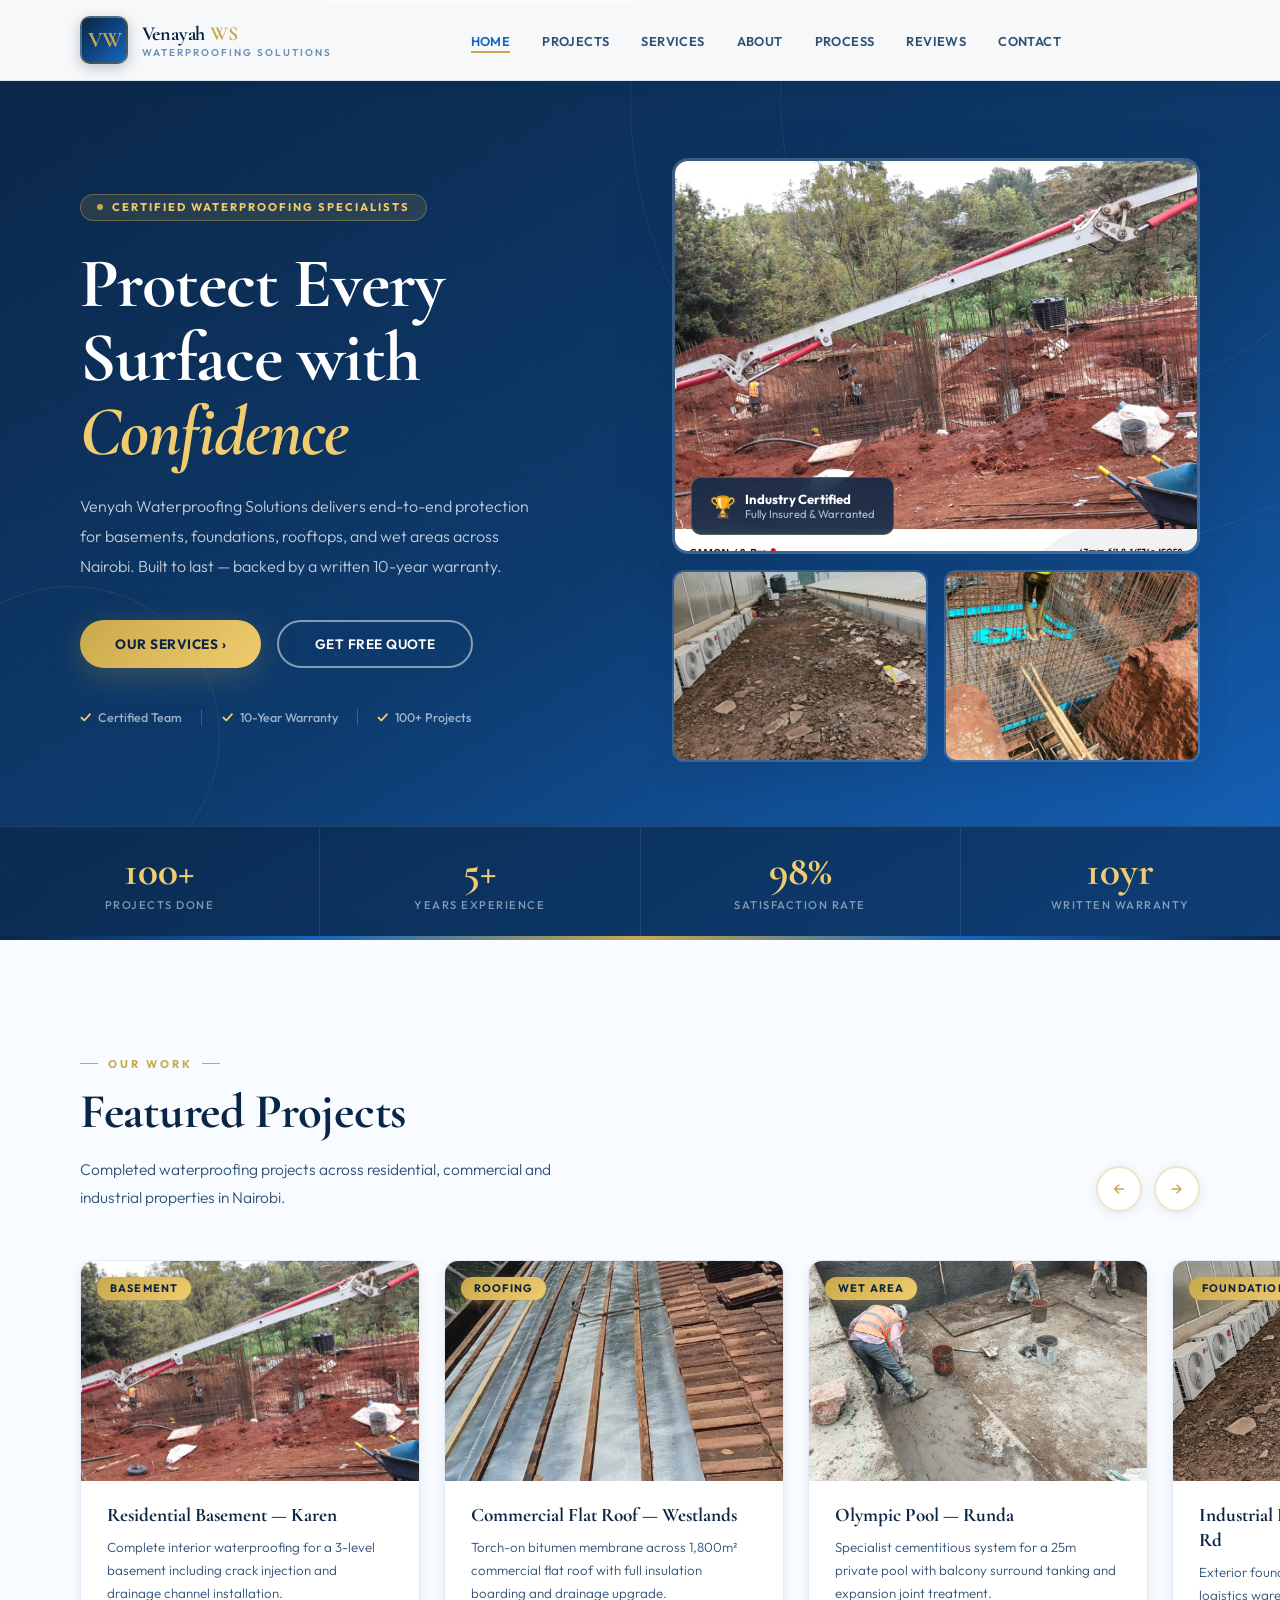
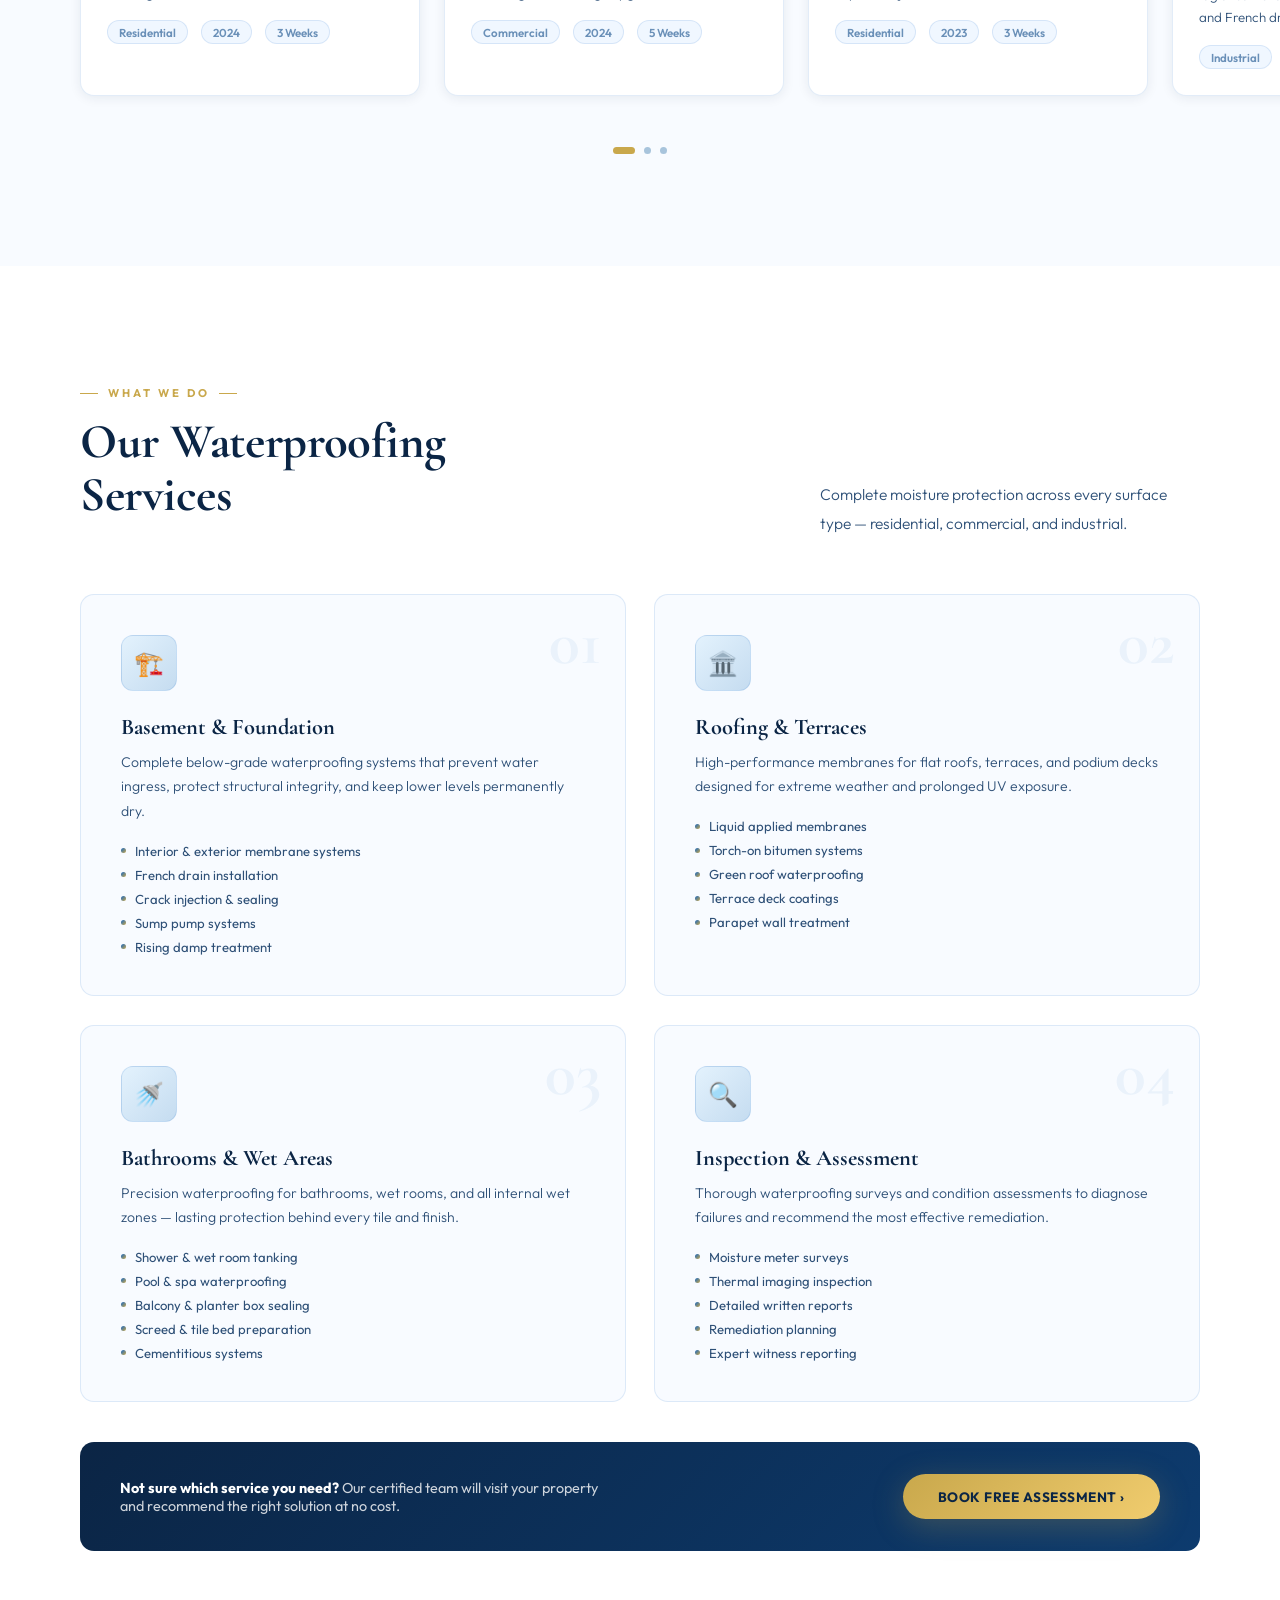
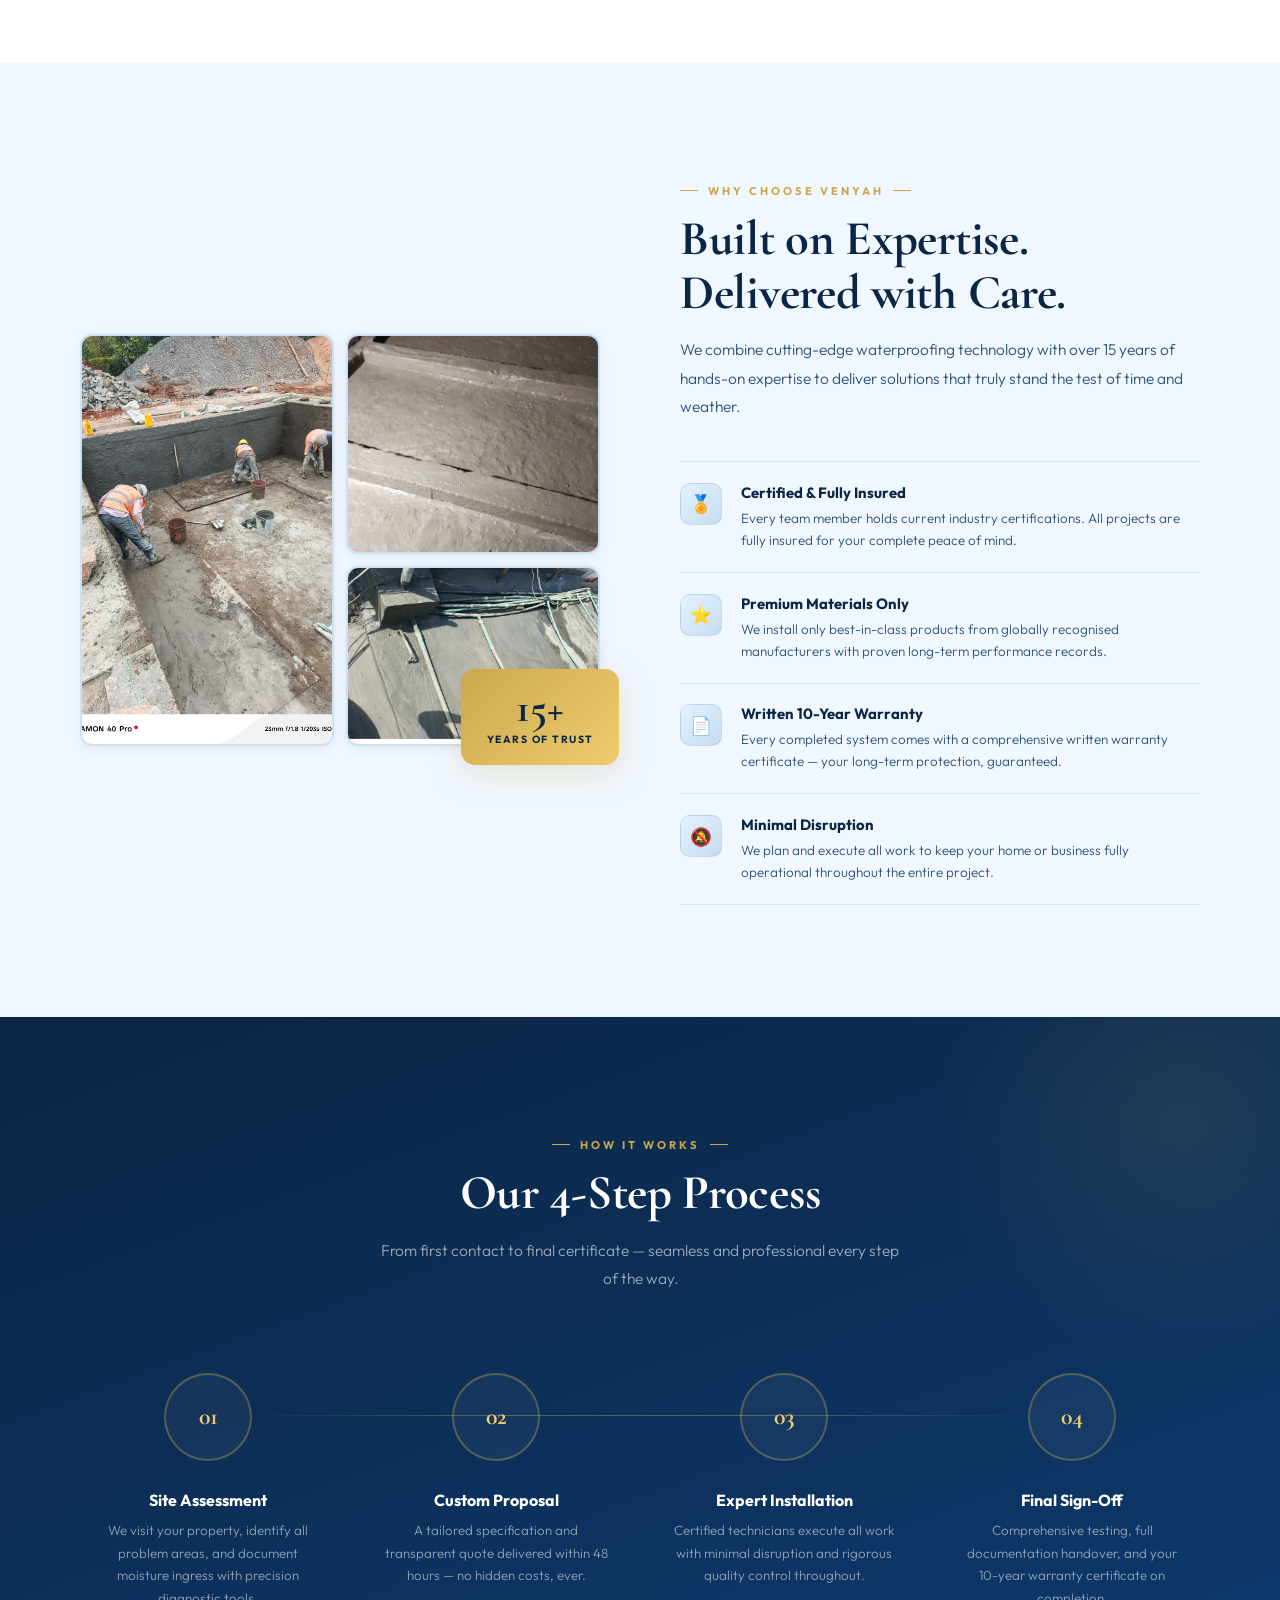
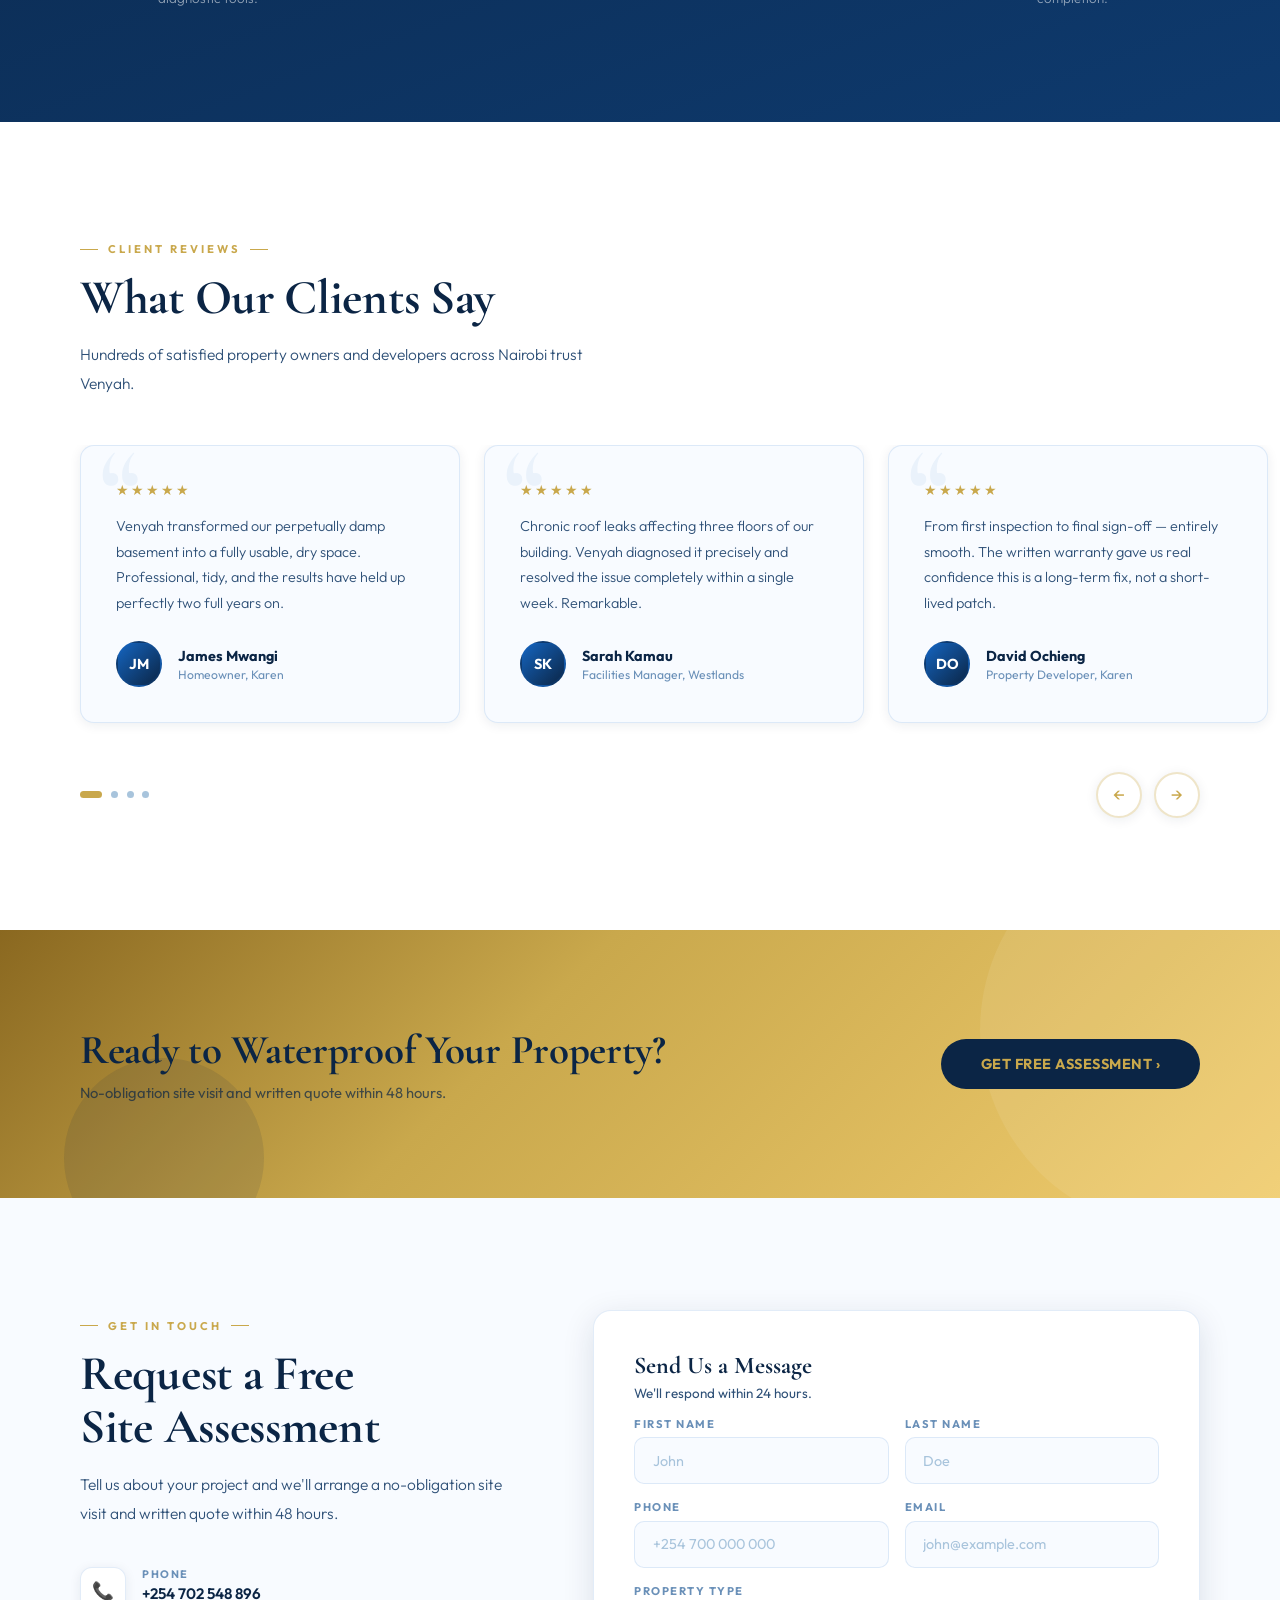
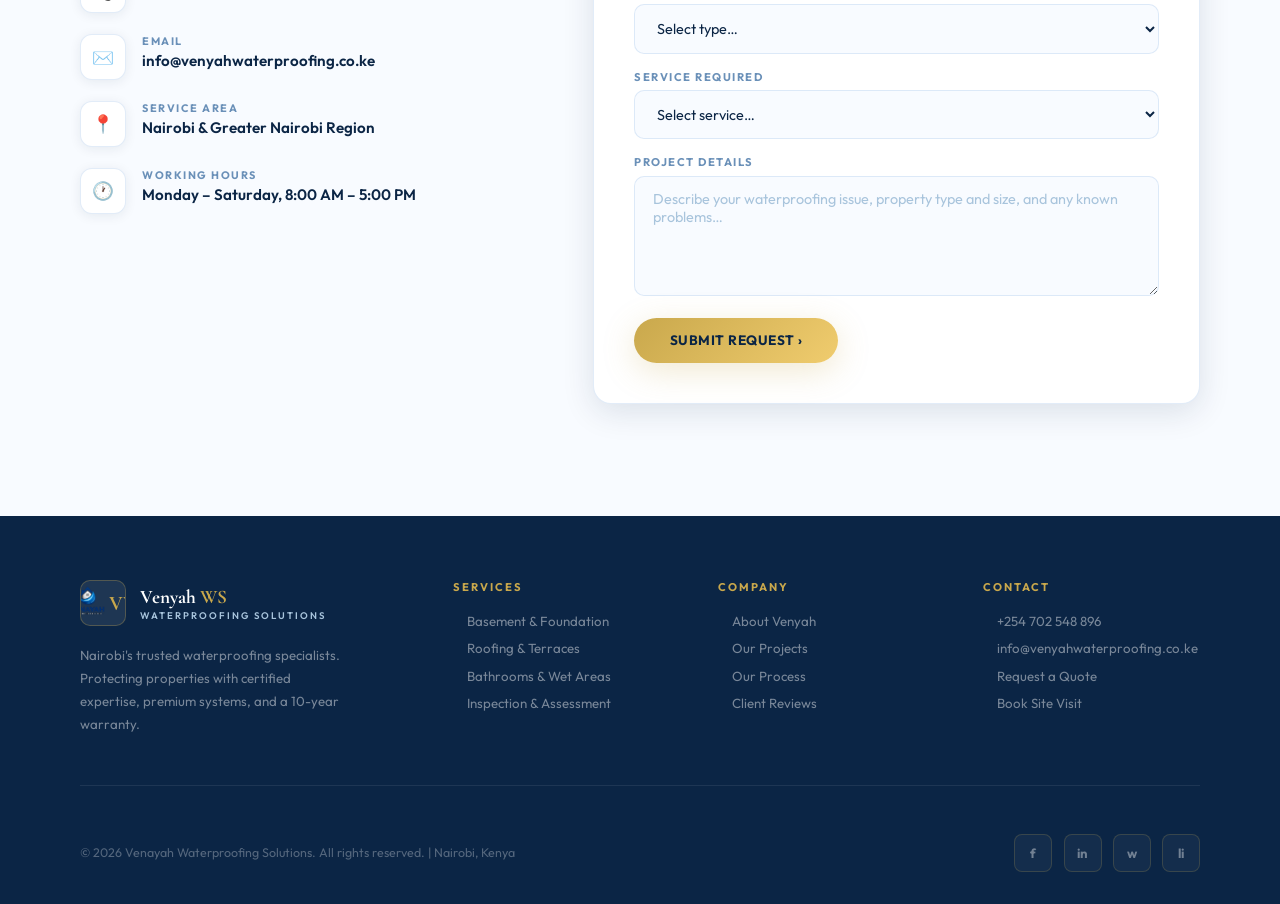
==== index.html @ e549b130 "initial commit" ====
<!DOCTYPE html>
<html lang="en">
<head>
  <meta charset="UTF-8" />
  <meta name="viewport" content="width=device-width, initial-scale=1.0" />
  <title>Venyah Waterproofing Solutions</title>
  <meta name="description" content="Venyah Waterproofing Solutions — certified waterproofing for basements, roofing, terraces and wet areas. Nairobi, Kenya." />
  <link rel="stylesheet" href="styles.css" />
</head>
<body>

<!-- ════════════════════════════════════════════════
     NAVBAR
     HOW TO ADD YOUR LOGO:
     1. Create an  images /  folder next to index.html
     2. Save your logo as  images/logo.png
     3. In .logo-mark below, uncomment the <img> line
        and delete the .logo-mark-inner div
════════════════════════════════════════════════ -->
<nav id="navbar">
  <a href="#hero" class="nav-brand">
    <div class="logo-mark">
      <!--  LOGO IMAGE — uncomment when ready:
      <img src="images/logo.png" alt="Venyah Logo" />
      -->
      <div class="logo-mark-inner">VW</div>
    </div>
    <div class="logo-text-wrap">
      <div class="logo-company">Venayah <span>WS</span></div>
      <div class="logo-sub">Waterproofing Solutions</div>
    </div>
  </a>

  <ul class="nav-links">
    <li><a href="#hero">Home</a></li>
    <li><a href="#projects">Projects</a></li>
    <li><a href="#services">Services</a></li>
    <li><a href="#about">About</a></li>
    <li><a href="#process">Process</a></li>
    <li><a href="#testimonials">Reviews</a></li>
    <li><a href="#contact">Contact</a></li>
  </ul>

  <div style="display:flex;gap:.9rem;align-items:center;">
    <button class="btn-primary" id="nav-quote" style="display:none;padding:.65rem 1.5rem;font-size:.78rem;" onclick="goTo('#contact')">Free Quote</button>
    <button class="hamburger" id="ham" aria-label="Menu"><span></span><span></span><span></span></button>
  </div>
</nav>

<div class="mobile-menu" id="mob-menu">
  <a href="#hero"         onclick="closeMob()">Home</a>
  <a href="#projects"     onclick="closeMob()">Projects</a>
  <a href="#services"     onclick="closeMob()">Services</a>
  <a href="#about"        onclick="closeMob()">About</a>
  <a href="#process"      onclick="closeMob()">Process</a>
  <a href="#testimonials" onclick="closeMob()">Reviews</a>
  <a href="#contact"      onclick="closeMob()">Contact</a>
  <button class="btn-primary" style="margin-top:.5rem;width:100%;justify-content:center;" onclick="goTo('#contact');closeMob()">Get Free Quote</button>
</div>


<!-- ════════════════════════════════════════════════
     HERO SECTION
     PHOTOS TO ADD:
       images/hero-main.jpg   — large card (your best project photo)
       images/hero-sub-1.jpg  — bottom left small card
       images/hero-sub-2.jpg  — bottom right small card
════════════════════════════════════════════════ -->
<section id="hero">
  <div class="hero-ring hero-ring-1"></div>
  <div class="hero-ring hero-ring-2"></div>
  <div class="hero-ring hero-ring-3"></div>
  <div class="hero-dots"></div>
  <div class="hero-accent"></div>

  <div class="hero-body">
    <!-- LEFT: Text -->
    <div>
      <div class="hero-badge">
        <div class="hero-badge-dot"></div>
        Certified Waterproofing Specialists
      </div>

      <h1>
        Protect Every<br>
        Surface with<br>
        <em>Confidence</em>
      </h1>

      <p class="hero-lead">
        Venyah Waterproofing Solutions delivers end-to-end protection for
        basements, foundations, rooftops, and wet areas across Nairobi.
        Built to last — backed by a written 10-year warranty.
      </p>

      <div class="hero-btns">
        <button class="btn-primary"   onclick="goTo('#services')">Our Services ›</button>
        <button class="btn-secondary" onclick="goTo('#contact')">Get Free Quote</button>
      </div>

      <div class="hero-trust">
        <div class="trust-item">Certified Team</div>
        <div class="trust-sep"></div>
        <div class="trust-item">10-Year Warranty</div>
        <div class="trust-sep"></div>
        <div class="trust-item">100+ Projects</div>
      </div>
    </div>

    <!-- RIGHT: Image collage -->
    <div class="hero-visual">

      <!-- MAIN HERO PHOTO -->
      <div class="hero-img-card">
        
          
          <img src="images/main.jpeg" alt="Waterproofing project" />
        
        <div class="photo-ph">
          <div class="photo-ph-icon">🏗️</div>
          <div class="photo-ph-label">
            Your main project photo<br>
            <code>images/hero-main.jpg</code>
          </div>
        </div>
        <div class="hero-img-badge">
          <div class="hib-icon">🏆</div>
          <div>
            <div class="hib-title">Industry Certified</div>
            <div class="hib-sub">Fully Insured &amp; Warranted</div>
          </div>
        </div>
      </div>

      <!-- TWO SUB PHOTOS -->
      <div class="hero-sub-row">
        <div class="hero-sub-card">
          
            <img src="images/warehose.jpeg" alt="Waterproofing work" />
          <div class="photo-ph">
            <div class="photo-ph-icon">🏠</div>
            <div class="photo-ph-label"><code>images/hero-sub-1.jpg</code></div>
          </div>
        </div>
        <div class="hero-sub-card">
          
            <img src="images/mbs rd.jpeg" alt="Waterproofing result" />
          
          <div class="photo-ph">
            <div class="photo-ph-icon">🏢</div>
            <div class="photo-ph-label"><code>images/hero-sub-2.jpg</code></div>
          </div>
        </div>
      </div>

    </div>
  </div>

  <!-- Stats bar -->
  <div class="hero-stats-bar">
    <div class="hstat reveal"><div class="hstat-num">100+</div><div class="hstat-label">Projects Done</div></div>
    <div class="hstat reveal"><div class="hstat-num">5+</div> <div class="hstat-label">Years Experience</div></div>
    <div class="hstat reveal"><div class="hstat-num">98%</div> <div class="hstat-label">Satisfaction Rate</div></div>
    <div class="hstat reveal"><div class="hstat-num">10yr</div><div class="hstat-label">Written Warranty</div></div>
  </div>
</section>


<!-- ════════════════════════════════════════════════
     PROJECTS CAROUSEL
     PHOTOS TO ADD — create an images/ folder and add:
       images/project-1.jpg  (Basement)
       images/project-2.jpg  (Roof)
       images/project-3.jpg  (Terrace)
       images/project-4.jpg  (Pool)
       images/project-5.jpg  (Foundation)
       images/project-6.jpg  (Bathroom)

     For each card: uncomment the <img> tag,
     delete the .photo-ph div, done!
════════════════════════════════════════════════ -->
<section id="projects">
  <div class="proj-header">
    <div>
      <div class="eyebrow">Our Work</div>
      <h2 class="section-title">Featured Projects</h2>
      <p class="section-lead">Completed waterproofing projects across residential, commercial and industrial properties in Nairobi.</p>
    </div>
    <div class="proj-ctrl-row">
      <button class="ctrl-btn" id="pp" aria-label="Previous">&#8592;</button>
      <button class="ctrl-btn" id="pn" aria-label="Next">&#8594;</button>
    </div>
  </div>

  <div class="carousel-wrap">
    <div class="carousel-track" id="proj-track">

      <!-- PROJECT 1 -->
      <div class="proj-card">
        <div class="proj-photo">
          <img src="images/main.jpeg" alt="Basement waterproofing Karen" /> 
          <div class="photo-ph">
           
          </div>
          <span class="proj-tag">Basement</span>
        </div>
        <div class="proj-body">
          <div class="proj-title">Residential Basement — Karen</div>
          <div class="proj-desc">Complete interior waterproofing for a 3-level basement including crack injection and drainage channel installation.</div>
          <div class="proj-meta"><span>Residential</span><span>2024</span><span>3 Weeks</span></div>
        </div>
      </div>

      <!-- PROJECT 2 -->
      <div class="proj-card">
        <div class="proj-photo">
         <img src="images/flatroof.jpeg" alt="Commercial flat roof Westlands" /> 
          <div class="photo-ph">
            <div class="photo-ph-icon">🏢</div>
            <div class="photo-ph-label">Project photo<br><code>images/project-2.jpg</code></div>
          </div>
          <span class="proj-tag">Roofing</span>
        </div>
        <div class="proj-body">
          <div class="proj-title">Commercial Flat Roof — Westlands</div>
          <div class="proj-desc">Torch-on bitumen membrane across 1,800m² commercial flat roof with full insulation boarding and drainage upgrade.</div>
          <div class="proj-meta"><span>Commercial</span><span>2024</span><span>5 Weeks</span></div>
        </div>
      </div>


      <!-- PROJECT 4 -->
      <div class="proj-card">
        <div class="proj-photo">
           <img src="images/pool.jpeg" alt="Pool waterproofing Runda" /> 
          <div class="photo-ph">
            <div class="photo-ph-icon">🏊</div>
            <div class="photo-ph-label">Project photo<br><code>images/project-4.jpg</code></div>
          </div>
          <span class="proj-tag">Wet Area</span>
        </div>
        <div class="proj-body">
          <div class="proj-title">Olympic Pool — Runda</div>
          <div class="proj-desc">Specialist cementitious system for a 25m private pool with balcony surround tanking and expansion joint treatment.</div>
          <div class="proj-meta"><span>Residential</span><span>2023</span><span>3 Weeks</span></div>
        </div>
      </div>

      <!-- PROJECT 5 -->
      <div class="proj-card">
        <div class="proj-photo">
          <img src="images/warehose.jpeg" alt="Industrial foundation Mombasa Road" />
          <div class="photo-ph">
            <div class="photo-ph-icon">🏭</div>
            <div class="photo-ph-label">Project photo<br><code>images/project-5.jpg</code></div>
          </div>
          <span class="proj-tag">Foundation</span>
        </div>
        <div class="proj-body">
          <div class="proj-title">Industrial Foundation — Mombasa Rd</div>
          <div class="proj-desc">Exterior foundation waterproofing for a logistics warehouse including drainage board and French drain system.</div>
          <div class="proj-meta"><span>Industrial</span><span>2023</span><span>4 Weeks</span></div>
        </div>
      </div>

      <!-- PROJECT 6 -->
      <div class="proj-card">
        <div class="proj-photo">
          <img src="images/bathroom.jpeg" alt="Wet room suites Kileleshwa" /> 
          <div class="photo-ph">
            <div class="photo-ph-icon">🛁</div>
            <div class="photo-ph-label">Project photo<br><code>images/project-6.jpg</code></div>
          </div>
          <span class="proj-tag">Wet Area</span>
        </div>
        <div class="proj-body">
          <div class="proj-title">Luxury Wet Rooms — Kileleshwa</div>
          <div class="proj-desc">Full bathroom and wet room tanking for 8 en-suite bathrooms in a new-build luxury apartment block.</div>
          <div class="proj-meta"><span>Residential</span><span>2024</span><span>2 Weeks</span></div>
        </div>
      </div>

    </div>
  </div>
  <div class="carousel-dots" id="proj-dots"></div>
</section>


<!-- ════════════════════════════════════════════════
     SERVICES
════════════════════════════════════════════════ -->
<section id="services">
  <div class="svc-head reveal">
    <div>
      <div class="eyebrow">What We Do</div>
      <h2 class="section-title">Our Waterproofing<br>Services</h2>
    </div>
    <p class="section-lead" style="max-width:380px;">
      Complete moisture protection across every surface type — residential, commercial, and industrial.
    </p>
  </div>

  <div class="svc-grid">
    <div class="svc-card reveal">
      <div class="svc-card-num">01</div>
      <div class="svc-icon">🏗️</div>
      <h3>Basement &amp; Foundation</h3>
      <p>Complete below-grade waterproofing systems that prevent water ingress, protect structural integrity, and keep lower levels permanently dry.</p>
      <ul class="svc-list">
        <li>Interior &amp; exterior membrane systems</li>
        <li>French drain installation</li>
        <li>Crack injection &amp; sealing</li>
        <li>Sump pump systems</li>
        <li>Rising damp treatment</li>
      </ul>
    </div>

    <div class="svc-card reveal">
      <div class="svc-card-num">02</div>
      <div class="svc-icon">🏛️</div>
      <h3>Roofing &amp; Terraces</h3>
      <p>High-performance membranes for flat roofs, terraces, and podium decks designed for extreme weather and prolonged UV exposure.</p>
      <ul class="svc-list">
        <li>Liquid applied membranes</li>
        <li>Torch-on bitumen systems</li>
        <li>Green roof waterproofing</li>
        <li>Terrace deck coatings</li>
        <li>Parapet wall treatment</li>
      </ul>
    </div>

    <div class="svc-card reveal">
      <div class="svc-card-num">03</div>
      <div class="svc-icon">🚿</div>
      <h3>Bathrooms &amp; Wet Areas</h3>
      <p>Precision waterproofing for bathrooms, wet rooms, and all internal wet zones — lasting protection behind every tile and finish.</p>
      <ul class="svc-list">
        <li>Shower &amp; wet room tanking</li>
        <li>Pool &amp; spa waterproofing</li>
        <li>Balcony &amp; planter box sealing</li>
        <li>Screed &amp; tile bed preparation</li>
        <li>Cementitious systems</li>
      </ul>
    </div>

    <div class="svc-card reveal">
      <div class="svc-card-num">04</div>
      <div class="svc-icon">🔍</div>
      <h3>Inspection &amp; Assessment</h3>
      <p>Thorough waterproofing surveys and condition assessments to diagnose failures and recommend the most effective remediation.</p>
      <ul class="svc-list">
        <li>Moisture meter surveys</li>
        <li>Thermal imaging inspection</li>
        <li>Detailed written reports</li>
        <li>Remediation planning</li>
        <li>Expert witness reporting</li>
      </ul>
    </div>
  </div>

  <div class="svc-cta-strip reveal">
    <p><strong>Not sure which service you need?</strong> Our certified team will visit your property and recommend the right solution at no cost.</p>
    <button class="btn-primary" onclick="goTo('#contact')">Book Free Assessment ›</button>
  </div>
</section>


<!-- ════════════════════════════════════════════════
     ABOUT
     PHOTOS TO ADD:
       images/about-tall.jpg    — tall left photo (team on site)
       images/about-top.jpg     — top right photo
       images/about-bottom.jpg  — bottom right photo
════════════════════════════════════════════════ -->
<section id="about">
  <div class="about-grid">

    <!-- Photo mosaic -->
    <div class="about-mosaic reveal">
      <div class="mosaic-grid">

        <!-- TALL LEFT PHOTO -->
        <div class="mosaic-cell">
          <img src="images/pool.jpeg" alt="Venyah team on site" /> 
          <div class="photo-ph">
            <div class="photo-ph-icon">👷</div>
            <div class="photo-ph-label">Team photo<br><code>images/about-tall.jpg</code></div>
          </div>
        </div>

        <!-- TOP RIGHT PHOTO -->
        <div class="mosaic-cell">
          <img src="images/completed1.jpeg" alt="Waterproofing membrane application" />
          <div class="photo-ph">
            <div class="photo-ph-icon">🔧</div>
            <div class="photo-ph-label">Work photo<br><code>images/about-top.jpg</code></div>
          </div>
        </div>

        <!-- BOTTOM RIGHT PHOTO -->
        <div class="mosaic-cell">
          <img src="images/comp2.jpeg" alt="Completed waterproofing project" /> 
          <div class="photo-ph">
            <div class="photo-ph-icon">✅</div>
            <div class="photo-ph-label">Result photo<br><code>images/about-bottom.jpg</code></div>
          </div>
        </div>

      </div>
      <div class="about-exp-badge">
        <div class="big">15+</div>
        <div class="sm">Years of Trust</div>
      </div>
    </div>

    <!-- Text content -->
    <div class="reveal">
      <div class="eyebrow">Why Choose Venyah</div>
      <h2 class="section-title">Built on Expertise.<br>Delivered with Care.</h2>
      <p class="section-lead">
        We combine cutting-edge waterproofing technology with over 15 years of hands-on
        expertise to deliver solutions that truly stand the test of time and weather.
      </p>
      <div class="about-feats">
        <div class="about-feat">
          <div class="af-icon">🏅</div>
          <div>
            <div class="af-title">Certified &amp; Fully Insured</div>
            <p class="af-desc">Every team member holds current industry certifications. All projects are fully insured for your complete peace of mind.</p>
          </div>
        </div>
        <div class="about-feat">
          <div class="af-icon">⭐</div>
          <div>
            <div class="af-title">Premium Materials Only</div>
            <p class="af-desc">We install only best-in-class products from globally recognised manufacturers with proven long-term performance records.</p>
          </div>
        </div>
        <div class="about-feat">
          <div class="af-icon">📄</div>
          <div>
            <div class="af-title">Written 10-Year Warranty</div>
            <p class="af-desc">Every completed system comes with a comprehensive written warranty certificate — your long-term protection, guaranteed.</p>
          </div>
        </div>
        <div class="about-feat">
          <div class="af-icon">🔕</div>
          <div>
            <div class="af-title">Minimal Disruption</div>
            <p class="af-desc">We plan and execute all work to keep your home or business fully operational throughout the entire project.</p>
          </div>
        </div>
      </div>
    </div>

  </div>
</section>


<!-- ════════════════════════════════════════════════
     PROCESS
════════════════════════════════════════════════ -->
<section id="process">
  <div class="process-hd reveal">
    <div class="eyebrow">How It Works</div>
    <h2 class="section-title">Our 4-Step Process</h2>
    <p class="section-lead">From first contact to final certificate — seamless and professional every step of the way.</p>
  </div>
  <div class="steps-grid">
    <div class="step-item reveal">
      <div class="step-num">01</div>
      <div class="step-title">Site Assessment</div>
      <p class="step-desc">We visit your property, identify all problem areas, and document moisture ingress with precision diagnostic tools.</p>
    </div>
    <div class="step-item reveal">
      <div class="step-num">02</div>
      <div class="step-title">Custom Proposal</div>
      <p class="step-desc">A tailored specification and transparent quote delivered within 48 hours — no hidden costs, ever.</p>
    </div>
    <div class="step-item reveal">
      <div class="step-num">03</div>
      <div class="step-title">Expert Installation</div>
      <p class="step-desc">Certified technicians execute all work with minimal disruption and rigorous quality control throughout.</p>
    </div>
    <div class="step-item reveal">
      <div class="step-num">04</div>
      <div class="step-title">Final Sign-Off</div>
      <p class="step-desc">Comprehensive testing, full documentation handover, and your 10-year warranty certificate on completion.</p>
    </div>
  </div>
</section>


<!-- ════════════════════════════════════════════════
     TESTIMONIALS CAROUSEL
════════════════════════════════════════════════ -->
<section id="testimonials">
  <div class="testi-hd reveal">
    <div class="eyebrow">Client Reviews</div>
    <h2 class="section-title">What Our Clients Say</h2>
    <p class="section-lead">Hundreds of satisfied property owners and developers across Nairobi trust Venyah.</p>
  </div>

  <div class="carousel-wrap">
    <div class="carousel-track" id="testi-track">

      <div class="testi-card">
        <div class="testi-stars">★★★★★</div>
        <p class="testi-body">Venyah transformed our perpetually damp basement into a fully usable, dry space. Professional, tidy, and the results have held up perfectly two full years on.</p>
        <div class="testi-person">
          <div class="testi-av">JM</div>
          <div><div class="testi-name">James Mwangi</div><div class="testi-role">Homeowner, Karen</div></div>
        </div>
      </div>

      <div class="testi-card">
        <div class="testi-stars">★★★★★</div>
        <p class="testi-body">Chronic roof leaks affecting three floors of our building. Venyah diagnosed it precisely and resolved the issue completely within a single week. Remarkable.</p>
        <div class="testi-person">
          <div class="testi-av">SK</div>
          <div><div class="testi-name">Sarah Kamau</div><div class="testi-role">Facilities Manager, Westlands</div></div>
        </div>
      </div>

      <div class="testi-card">
        <div class="testi-stars">★★★★★</div>
        <p class="testi-body">From first inspection to final sign-off — entirely smooth. The written warranty gave us real confidence this is a long-term fix, not a short-lived patch.</p>
        <div class="testi-person">
          <div class="testi-av">DO</div>
          <div><div class="testi-name">David Ochieng</div><div class="testi-role">Property Developer, Karen</div></div>
        </div>
      </div>

      <div class="testi-card">
        <div class="testi-stars">★★★★★</div>
        <p class="testi-body">They waterproofed all 12 bathrooms before tiling. Zero issues reported by any tenant in 18 months. Absolutely worth every shilling — highly recommended.</p>
        <div class="testi-person">
          <div class="testi-av">PN</div>
          <div><div class="testi-name">Patricia Ngugi</div><div class="testi-role">Property Owner, Kileleshwa</div></div>
        </div>
      </div>

      <div class="testi-card">
        <div class="testi-stars">★★★★★</div>
        <p class="testi-body">Our pool had been leaking for two years. Two other contractors failed permanently. Venyah found the exact cause and it has been bone dry ever since.</p>
        <div class="testi-person">
          <div class="testi-av">AO</div>
          <div><div class="testi-name">Anthony Otieno</div><div class="testi-role">Homeowner, Runda</div></div>
        </div>
      </div>

      <div class="testi-card">
        <div class="testi-stars">★★★★★</div>
        <p class="testi-body">On time, on schedule, and left the site cleaner than they found it. As an architect I'll be recommending Venyah to every client — the quality is simply excellent.</p>
        <div class="testi-person">
          <div class="testi-av">FM</div>
          <div><div class="testi-name">Faith Muriithi</div><div class="testi-role">Architect, Nairobi CBD</div></div>
        </div>
      </div>

    </div>
  </div>

  <div class="testi-foot">
    <div class="carousel-dots" id="testi-dots"></div>
    <div style="display:flex;gap:.75rem;">
      <button class="ctrl-btn" id="tp" aria-label="Previous">&#8592;</button>
      <button class="ctrl-btn" id="tn" aria-label="Next">&#8594;</button>
    </div>
  </div>
</section>


<!-- ════════════════════════════════════════════════
     CTA BANNER
════════════════════════════════════════════════ -->
<div id="cta">
  <div class="cta-text">
    <h2>Ready to Waterproof Your Property?</h2>
    <p>No-obligation site visit and written quote within 48 hours.</p>
  </div>
  <button class="btn-navy" style="background:var(--blue-deep);color:var(--gold);border:none;border-radius:50px;padding:1rem 2.5rem;font-family:'Outfit',sans-serif;font-size:.9rem;font-weight:700;letter-spacing:.5px;text-transform:uppercase;cursor:pointer;transition:all .3s;white-space:nowrap;position:relative;z-index:1;" onclick="goTo('#contact')" onmouseover="this.style.background='#0d3b6e'" onmouseout="this.style.background='var(--blue-deep)'">
      Get Free Assessment ›
    </button>
</div>


<!-- ════════════════════════════════════════════════
     CONTACT
════════════════════════════════════════════════ -->
<section id="contact">
  <div class="contact-grid">

    <div class="reveal">
      <div class="eyebrow">Get In Touch</div>
      <h2 class="section-title">Request a Free<br>Site Assessment</h2>
      <p class="section-lead">
        Tell us about your project and we'll arrange a no-obligation site visit
        and written quote within 48 hours.
      </p>
      <div class="contact-info-items">
        <div class="c-item">
          <div class="c-ico">📞</div>
          <div>
            <div class="c-lbl">Phone</div>
            <div class="c-val">+254 702 548 896</div><!-- ← UPDATE -->
          </div>
        </div>
        <div class="c-item">
          <div class="c-ico">✉️</div>
          <div>
            <div class="c-lbl">Email</div>
            <div class="c-val">info@venyahwaterproofing.co.ke</div><!-- ← UPDATE -->
          </div>
        </div>
        <div class="c-item">
          <div class="c-ico">📍</div>
          <div>
            <div class="c-lbl">Service Area</div>
            <div class="c-val">Nairobi &amp; Greater Nairobi Region</div>
          </div>
        </div>
        <div class="c-item">
          <div class="c-ico">🕐</div>
          <div>
            <div class="c-lbl">Working Hours</div>
            <div class="c-val">Monday – Saturday, 8:00 AM – 5:00 PM</div>
          </div>
        </div>
      </div>
    </div>

    <div class="reveal">
      <div class="contact-form-wrap">
        <div class="form-title">Send Us a Message</div>
        <div class="form-sub">We'll respond within 24 hours.</div>
        <form class="contact-form" id="cform" onsubmit="submitForm(event)">
          <div class="f-row">
            <div class="f-group"><label>First Name</label><input type="text"  placeholder="John" required /></div>
            <div class="f-group"><label>Last Name</label> <input type="text"  placeholder="Doe" required /></div>
          </div>
          <div class="f-row">
            <div class="f-group"><label>Phone</label><input type="tel"   placeholder="+254 700 000 000" required /></div>
            <div class="f-group"><label>Email</label><input type="email" placeholder="john@example.com" required /></div>
          </div>
          <div class="f-group">
            <label>Property Type</label>
            <select>
              <option value="">Select type…</option>
              <option>Residential — House</option>
              <option>Residential — Apartment</option>
              <option>Commercial — Office</option>
              <option>Commercial — Retail</option>
              <option>Industrial</option>
              <option>Mixed Use</option>
            </select>
          </div>
          <div class="f-group">
            <label>Service Required</label>
            <select required>
              <option value="">Select service…</option>
              <option>Basement &amp; Foundation Waterproofing</option>
              <option>Roofing &amp; Terrace Waterproofing</option>
              <option>Bathroom &amp; Wet Area Waterproofing</option>
              <option>Inspection &amp; Assessment Only</option>
              <option>Multiple / Not Sure</option>
            </select>
          </div>
          <div class="f-group">
            <label>Project Details</label>
            <textarea placeholder="Describe your waterproofing issue, property type and size, and any known problems…" required></textarea>
          </div>
          <button type="submit" class="btn-primary" style="align-self:flex-start;margin-top:.4rem;">Submit Request ›</button>
          <div class="success-msg" id="smsg">✓ Your request has been received. We'll be in touch within 24 hours.</div>
        </form>
      </div>
    </div>

  </div>
</section>


<!-- ════════════════════════════════════════════════
     FOOTER
════════════════════════════════════════════════ -->
<footer>
  <div class="footer-top">

    <div>
      <div class="footer-logo-area">
        <div class="footer-logo-mark">
          <img src="images/logo.png" alt="Venyah Logo" /> 
          <div class="footer-logo-mark-inner">VW</div>
        </div>
        <div>
          <div class="footer-brand-name">Venyah <span>WS</span></div>
          <div class="footer-brand-sub">Waterproofing Solutions</div>
        </div>
      </div>
      <p class="footer-brand-desc">
        Nairobi's trusted waterproofing specialists. Protecting properties
        with certified expertise, premium systems, and a 10-year warranty.
      </p>
    </div>

    <div class="footer-col">
      <h4>Services</h4>
      <ul>
        <li><a href="#services">Basement &amp; Foundation</a></li>
        <li><a href="#services">Roofing &amp; Terraces</a></li>
        <li><a href="#services">Bathrooms &amp; Wet Areas</a></li>
        <li><a href="#services">Inspection &amp; Assessment</a></li>
      </ul>
    </div>

    <div class="footer-col">
      <h4>Company</h4>
      <ul>
        <li><a href="#about">About Venyah</a></li>
        <li><a href="#projects">Our Projects</a></li>
        <li><a href="#process">Our Process</a></li>
        <li><a href="#testimonials">Client Reviews</a></li>
      </ul>
    </div>

    <div class="footer-col">
      <h4>Contact</h4>
      <ul>
        <li><a href="tel:+254702548896">+254 702 548 896</a></li><!-- ← UPDATE -->
        <li><a href="mailto:info@venyahwaterproofing.co.ke">info@venyahwaterproofing.co.ke</a></li><!-- ← UPDATE -->
        <li><a href="#contact">Request a Quote</a></li>
        <li><a href="#contact">Book Site Visit</a></li>
      </ul>
    </div>

  </div>

  <div class="footer-bottom">
    <p class="footer-copy">© 2026 Venayah Waterproofing Solutions. All rights reserved. | Nairobi, Kenya</p>
    <div class="footer-socials">
      <button class="social-btn" aria-label="Facebook">f</button>
      <button class="social-btn" aria-label="Instagram">in</button>
      <button class="social-btn" aria-label="WhatsApp">w</button>
      <button class="social-btn" aria-label="LinkedIn">li</button>
    </div>
  </div>
</footer>

<script src="main.js"></script>
</body>
</html>
---- styles.css ----
/* ═══════════════════════════════════════════════
   VENYAH WATERPROOFING SOLUTIONS
   Theme: Deep Blue · White · Gold
   styles.css — Responsive Fixed
═══════════════════════════════════════════════ */

@import url('https://fonts.googleapis.com/css2?family=Cormorant+Garamond:ital,wght@0,400;0,600;0,700;1,400&family=Outfit:wght@300;400;500;600;700&display=swap');

:root {
  /* Blues */
  --blue-deep:   #0b2545;
  --blue-rich:   #1565c0;
  --blue-mid:    #1976d2;
  --blue-light:  #42a5f5;
  --blue-pale:   #e3f2fd;
  --blue-ghost:  #f0f7ff;

  /* Whites */
  --white:       #ffffff;
  --off-white:   #f8fbff;

  /* Gold */
  --gold:        #c9a84c;
  --gold-lt:     #f0cc6e;
  --gold-dk:     #8a6820;
  --gold-pale:   #fdf6e3;

  /* Text */
  --text-dark:   #0b2545;
  --text-mid:    #2e5077;
  --text-soft:   #6a90b8;
  --text-light:  #a8c4dc;

  /* UI */
  --border:      rgba(21,101,192,.12);
  --border-gold: rgba(201,168,76,.3);
  --shadow-sm:   0 2px 12px rgba(11,37,69,.08);
  --shadow-md:   0 8px 32px rgba(11,37,69,.12);
  --shadow-lg:   0 20px 60px rgba(11,37,69,.16);
  --shadow-gold: 0 8px 32px rgba(201,168,76,.25);
}

/* ─── RESET ─── */
*, *::before, *::after { margin: 0; padding: 0; box-sizing: border-box; }
html  { scroll-behavior: smooth; }
body  { font-family: 'Outfit', sans-serif; background: var(--white); color: var(--text-dark); overflow-x: hidden; }
a     { text-decoration: none; color: inherit; }
button { font-family: 'Outfit', sans-serif; cursor: pointer; }

/* FIX: images never overflow their containers */
img   {
  display: block;
  max-width: 100%;
  width: 100%;
  height: 100%;
  object-fit: cover;
}

/* ─── GLOBAL HELPERS ─── */
.eyebrow {
  display: inline-flex; align-items: center; gap: .6rem;
  font-size: .7rem; font-weight: 700; letter-spacing: 3px;
  text-transform: uppercase; color: var(--gold);
  margin-bottom: .9rem;
}
.eyebrow::before, .eyebrow::after {
  content: ''; flex: 1; height: 1px; background: var(--gold); min-width: 18px; max-width: 18px;
}

h2.section-title {
  font-family: 'Cormorant Garamond', serif;
  font-size: clamp(1.8rem, 3.8vw, 3.4rem);
  font-weight: 700; line-height: 1.1; letter-spacing: -.3px;
  color: var(--blue-deep); margin-bottom: 1rem;
}
.section-lead {
  color: var(--text-mid); font-size: .97rem;
  font-weight: 300; line-height: 1.85; max-width: 520px;
}

/* ─── BUTTONS ─── */
.btn-primary {
  display: inline-flex; align-items: center; gap: .5rem;
  background: linear-gradient(135deg, var(--gold) 0%, var(--gold-lt) 100%);
  color: var(--blue-deep);
  border: none; border-radius: 50px;
  padding: .85rem 2.2rem; font-family: 'Outfit', sans-serif;
  font-size: .85rem; font-weight: 700; letter-spacing: .5px;
  text-transform: uppercase; transition: all .3s;
  box-shadow: var(--shadow-gold);
}
.btn-primary:hover { transform: translateY(-3px); box-shadow: 0 12px 40px rgba(201,168,76,.4); }

.btn-secondary {
  display: inline-flex; align-items: center; gap: .5rem;
  background: transparent; color: var(--white);
  border: 2px solid rgba(255,255,255,.5); border-radius: 50px;
  padding: .83rem 2.2rem; font-family: 'Outfit', sans-serif;
  font-size: .85rem; font-weight: 600; letter-spacing: .5px;
  text-transform: uppercase; transition: all .3s;
}
.btn-secondary:hover { background: rgba(255,255,255,.1); border-color: var(--white); }

.btn-outline {
  display: inline-flex; align-items: center; gap: .5rem;
  background: transparent; color: var(--blue-rich);
  border: 2px solid var(--blue-rich); border-radius: 50px;
  padding: .8rem 2rem; font-family: 'Outfit', sans-serif;
  font-size: .83rem; font-weight: 600; letter-spacing: .5px;
  text-transform: uppercase; transition: all .3s;
}
.btn-outline:hover { background: var(--blue-rich); color: var(--white); }

/* ═══════════════════════════════════════════════
   NAVBAR
═══════════════════════════════════════════════ */
#navbar {
  position: fixed; top: 0; left: 0; right: 0; z-index: 999;
  display: flex; align-items: center; justify-content: space-between;
  padding: 1rem 5rem;
  background: rgba(255,255,255,.97);
  backdrop-filter: blur(16px);
  border-bottom: 1px solid var(--border);
  box-shadow: var(--shadow-sm);
  transition: padding .35s, box-shadow .35s;
}
#navbar.scrolled { padding: .7rem 5rem; box-shadow: var(--shadow-md); }

/* ── Logo ── */
.nav-brand { display: flex; align-items: center; gap: .85rem; text-decoration: none; flex-shrink: 0; }

.logo-mark {
  width: 48px; height: 48px; border-radius: 10px;
  background: linear-gradient(135deg, var(--blue-deep), var(--blue-rich));
  border: 2px solid var(--border-gold);
  display: flex; align-items: center; justify-content: center;
  flex-shrink: 0; overflow: hidden;
  box-shadow: 0 4px 14px rgba(11,37,69,.25);
  transition: transform .3s;
}
.nav-brand:hover .logo-mark { transform: scale(1.05); }

.logo-mark img { width: 100%; height: 100%; object-fit: cover; border-radius: 8px; }

.logo-mark-inner {
  font-family: 'Cormorant Garamond', serif;
  font-size: 1.4rem; font-weight: 700;
  color: var(--gold); line-height: 1;
  letter-spacing: -1px;
}

.logo-text-wrap { line-height: 1.2; }
.logo-company {
  font-family: 'Cormorant Garamond', serif;
  font-size: 1.25rem; font-weight: 700;
  color: var(--blue-deep); letter-spacing: -.2px;
}
.logo-company span { color: var(--gold); }
.logo-sub {
  font-size: .62rem; font-weight: 600; color: var(--text-soft);
  letter-spacing: 2px; text-transform: uppercase; margin-top: 1px;
}

.nav-links { display: flex; gap: 2rem; list-style: none; }
.nav-links a {
  font-size: .8rem; font-weight: 600; letter-spacing: .4px;
  text-transform: uppercase; color: var(--text-mid);
  transition: color .2s; position: relative; padding-bottom: 4px;
  white-space: nowrap;
}
.nav-links a::after {
  content: ''; position: absolute; bottom: 0; left: 0; right: 0;
  height: 2px; background: var(--gold);
  transform: scaleX(0); transform-origin: left; transition: transform .25s;
}
.nav-links a:hover, .nav-links a.active { color: var(--blue-rich); }
.nav-links a:hover::after, .nav-links a.active::after { transform: scaleX(1); }

.hamburger { display: none; flex-direction: column; gap: 5px; background: none; border: none; padding: 6px; }
.hamburger span { display: block; width: 24px; height: 2px; background: var(--blue-deep); border-radius: 4px; transition: .3s; }
.hamburger.open span:nth-child(1) { transform: translateY(7px) rotate(45deg); }
.hamburger.open span:nth-child(2) { opacity: 0; }
.hamburger.open span:nth-child(3) { transform: translateY(-7px) rotate(-45deg); }

.mobile-menu {
  display: none; position: fixed; top: 70px; left: 0; right: 0;
  background: var(--white); border-bottom: 1px solid var(--border);
  padding: 1.5rem 2rem; z-index: 998;
  box-shadow: var(--shadow-md);
}
.mobile-menu.open { display: flex; flex-direction: column; gap: .9rem; }
.mobile-menu a {
  font-size: .88rem; font-weight: 600; color: var(--text-mid);
  letter-spacing: .5px; text-transform: uppercase;
  padding: .6rem 0; border-bottom: 1px solid var(--border);
}

/* ═══════════════════════════════════════════════
   HERO
═══════════════════════════════════════════════ */
#hero {
  min-height: 100vh;
  background: linear-gradient(150deg, var(--blue-deep) 0%, #0d3b6e 55%, var(--blue-rich) 100%);
  position: relative; overflow: hidden;
  display: flex; flex-direction: column;
  padding-top: 78px;
}

.hero-ring {
  position: absolute; border-radius: 50%;
  border: 1px solid rgba(255,255,255,.06);
  pointer-events: none;
}
.hero-ring-1 { width: 600px; height: 600px; top: -200px; right: -100px; }
.hero-ring-2 { width: 900px; height: 900px; top: -350px; right: -250px; }
.hero-ring-3 { width: 300px; height: 300px; bottom: 50px; left: -80px; border-color: rgba(201,168,76,.12); }

.hero-dots {
  position: absolute; inset: 0; pointer-events: none;
  background-image: radial-gradient(rgba(255,255,255,.08) 1px, transparent 1px);
  background-size: 32px 32px;
}

.hero-accent {
  position: absolute; top: 0; left: 0; right: 0; height: 3px;
  background: linear-gradient(90deg, transparent, var(--gold), var(--gold-lt), var(--gold), transparent);
}

.hero-body {
  flex: 1; display: grid; grid-template-columns: 1fr 1fr;
  gap: 4rem; align-items: center;
  padding: 5rem 5rem 4rem; position: relative; z-index: 2;
}

.hero-badge {
  display: inline-flex; align-items: center; gap: .55rem;
  background: rgba(201,168,76,.15); border: 1px solid rgba(201,168,76,.4);
  color: var(--gold-lt); padding: .35rem 1rem; border-radius: 50px;
  font-size: .7rem; font-weight: 700; letter-spacing: 2px; text-transform: uppercase;
  margin-bottom: 1.6rem; animation: fadeUp .9s ease both;
}
.hero-badge-dot { width: 6px; height: 6px; background: var(--gold); border-radius: 50%; animation: pulse 2s ease infinite; }
@keyframes pulse { 0%,100%{opacity:1;transform:scale(1)} 50%{opacity:.6;transform:scale(1.4)} }

.hero-body h1 {
  font-family: 'Cormorant Garamond', serif;
  font-size: clamp(2.4rem, 5.5vw, 5.5rem);
  font-weight: 700; line-height: 1.05; letter-spacing: -1px;
  color: var(--white); margin-bottom: 1.5rem;
  animation: fadeUp .9s .15s ease both;
}
.hero-body h1 em  { color: var(--gold-lt); font-style: italic; }
.hero-body h1 span { color: var(--blue-light); font-style: normal; }

.hero-lead {
  font-size: 1rem; font-weight: 300; color: rgba(255,255,255,.75);
  line-height: 1.85; max-width: 460px; margin-bottom: 2.4rem;
  animation: fadeUp .9s .3s ease both;
}

.hero-btns {
  display: flex; gap: 1rem; flex-wrap: wrap;
  animation: fadeUp .9s .45s ease both;
}

.hero-trust {
  display: flex; align-items: center; gap: 1.2rem; flex-wrap: wrap;
  margin-top: 2.5rem; animation: fadeUp .9s .6s ease both;
}
.trust-item {
  display: flex; align-items: center; gap: .45rem;
  font-size: .78rem; font-weight: 500; color: rgba(255,255,255,.6);
}
.trust-item::before { content: '✓'; color: var(--gold-lt); font-weight: 700; font-size: .85rem; }
.trust-sep { width: 1px; height: 16px; background: rgba(255,255,255,.2); }

/* Right — hero image card */
.hero-visual {
  display: flex; flex-direction: column; gap: 1rem;
  animation: fadeUp .9s .4s ease both;
  min-width: 0; /* FIX: prevent visual from overflowing grid */
}

/* FIX: contain hero image cards */
.hero-img-card {
  border-radius: 16px; overflow: hidden;
  box-shadow: var(--shadow-lg);
  border: 3px solid rgba(255,255,255,.15);
  aspect-ratio: 4/3; position: relative;
  background: rgba(255,255,255,.06);
  width: 100%; /* FIX */
}
.hero-img-card img {
  width: 100%; height: 100%; object-fit: cover; display: block;
}

.hero-sub-row {
  display: grid; grid-template-columns: 1fr 1fr; gap: 1rem;
  width: 100%; /* FIX */
}

.hero-sub-card {
  border-radius: 12px; overflow: hidden;
  box-shadow: var(--shadow-md);
  border: 2px solid rgba(255,255,255,.12);
  aspect-ratio: 4/3; position: relative;
  background: rgba(255,255,255,.05);
  min-width: 0; /* FIX */
}
.hero-sub-card img {
  width: 100%; height: 100%; object-fit: cover; display: block;
}

.hero-img-badge {
  position: absolute; bottom: 1rem; left: 1rem;
  background: rgba(11,37,69,.85); backdrop-filter: blur(10px);
  border: 1px solid var(--border-gold);
  border-radius: 10px; padding: .8rem 1.1rem;
  display: flex; align-items: center; gap: .6rem;
}
.hib-icon { font-size: 1.3rem; }
.hib-title { font-size: .82rem; font-weight: 700; color: var(--white); }
.hib-sub   { font-size: .7rem; color: var(--text-light); }

/* Photo placeholder styling */
.photo-ph {
  width: 100%; height: 100%;
  display: flex; flex-direction: column;
  align-items: center; justify-content: center;
  gap: .6rem; padding: 1.2rem; text-align: center;
  background: linear-gradient(135deg, rgba(21,101,192,.2), rgba(11,37,69,.4));
}
.photo-ph-icon { font-size: 2.2rem; opacity: .5; }
.photo-ph-label {
  font-size: .72rem; font-weight: 600; color: rgba(255,255,255,.45);
  letter-spacing: .5px; line-height: 1.5;
}
.photo-ph-label code {
  display: block; margin-top: .3rem;
  font-family: 'Courier New', monospace; font-size: .68rem;
  color: var(--gold-lt); opacity: .7;
  background: rgba(0,0,0,.2); padding: .15rem .4rem; border-radius: 3px;
  /* FIX: prevent long filenames overflowing */
  word-break: break-all;
  white-space: normal;
}

/* Stats bar */
.hero-stats-bar {
  display: flex; position: relative; z-index: 2;
  border-top: 1px solid rgba(255,255,255,.1);
  background: rgba(11,37,69,.6); backdrop-filter: blur(10px);
}
.hstat {
  flex: 1; padding: 1.5rem 3rem; text-align: center;
  border-right: 1px solid rgba(255,255,255,.08);
  transition: background .3s;
}
.hstat:last-child { border-right: none; }
.hstat:hover { background: rgba(255,255,255,.04); }
.hstat-num {
  font-family: 'Cormorant Garamond', serif;
  font-size: 2.6rem; font-weight: 700; color: var(--gold-lt); line-height: 1;
}
.hstat-label {
  font-size: .7rem; font-weight: 500; color: rgba(255,255,255,.5);
  letter-spacing: 1.5px; text-transform: uppercase; margin-top: .35rem;
}

/* ═══════════════════════════════════════════════
   PROJECTS CAROUSEL
═══════════════════════════════════════════════ */
#projects {
  padding: 7rem 0; overflow: hidden;
  background: var(--off-white);
  position: relative;
}
#projects::before {
  content: '';
  position: absolute; top: 0; left: 0; right: 0; height: 4px;
  background: linear-gradient(90deg, var(--blue-deep), var(--blue-rich), var(--gold), var(--blue-rich), var(--blue-deep));
}

.proj-header {
  display: flex; justify-content: space-between; align-items: flex-end;
  padding: 0 5rem; margin-bottom: 3rem; flex-wrap: wrap; gap: 1.5rem;
}
.proj-ctrl-row { display: flex; gap: .75rem; align-items: center; }

.ctrl-btn {
  width: 46px; height: 46px;
  border: 2px solid var(--border-gold);
  background: var(--white); color: var(--gold);
  font-size: 1.1rem; border-radius: 50%;
  transition: all .25s;
  display: flex; align-items: center; justify-content: center;
  box-shadow: var(--shadow-sm);
}
.ctrl-btn:hover { background: var(--gold); color: var(--white); border-color: var(--gold); box-shadow: var(--shadow-gold); transform: scale(1.08); }

/* FIX: carousel must not cause horizontal scroll */
.carousel-wrap { overflow: hidden; width: 100%; max-width: 100%; }
.carousel-track {
  display: flex; gap: 1.5rem;
  transition: transform .6s cubic-bezier(.4,0,.2,1);
  will-change: transform;
}

#proj-track { padding: 0 5rem 1rem; }

/* ── Project Card ── */
.proj-card {
  flex: 0 0 340px;
  background: var(--white);
  border-radius: 14px;
  border: 1px solid var(--border);
  overflow: hidden;
  box-shadow: var(--shadow-sm);
  transition: transform .35s, box-shadow .35s;
  min-width: 0; /* FIX */
}
.proj-card:hover { transform: translateY(-8px); box-shadow: var(--shadow-lg); }

.proj-photo {
  height: 220px; position: relative; overflow: hidden;
  background: var(--blue-pale);
}
.proj-photo img {
  width: 100%; height: 100%; object-fit: cover;
  transition: transform .5s;
}
.proj-card:hover .proj-photo img { transform: scale(1.05); }

.proj-photo .photo-ph {
  background: linear-gradient(135deg, var(--blue-pale), #c5dcf0);
}
.proj-photo .photo-ph-icon { opacity: .6; }
.proj-photo .photo-ph-label { color: var(--text-soft); }
.proj-photo .photo-ph-label code { color: var(--blue-rich); background: rgba(21,101,192,.08); }

.proj-tag {
  position: absolute; top: 1rem; left: 1rem;
  background: linear-gradient(135deg, var(--gold), var(--gold-lt));
  color: var(--blue-deep);
  padding: .28rem .8rem; border-radius: 50px;
  font-size: .68rem; font-weight: 700; letter-spacing: 1.2px; text-transform: uppercase;
  box-shadow: 0 3px 10px rgba(201,168,76,.35);
}

.proj-body { padding: 1.4rem 1.6rem 1.6rem; }
.proj-title {
  font-family: 'Cormorant Garamond', serif;
  font-size: 1.2rem; font-weight: 700; color: var(--blue-deep);
  margin-bottom: .5rem; line-height: 1.3;
}
.proj-desc { font-size: .83rem; color: var(--text-mid); line-height: 1.7; font-weight: 300; margin-bottom: 1rem; }
.proj-meta { display: flex; gap: .8rem; flex-wrap: wrap; }
.proj-meta span {
  font-size: .72rem; font-weight: 600; color: var(--text-soft);
  background: var(--blue-ghost); padding: .22rem .7rem; border-radius: 50px;
  border: 1px solid var(--border);
}

.carousel-dots { display: flex; gap: .55rem; }
.dot { width: 7px; height: 7px; border-radius: 4px; background: var(--text-light); border: none; cursor: pointer; transition: all .3s; }
.dot.active { width: 22px; background: var(--gold); }
#proj-dots { margin-top: 2.2rem; justify-content: center; }

/* ═══════════════════════════════════════════════
   SERVICES
═══════════════════════════════════════════════ */
#services {
  padding: 7rem 5rem;
  background: var(--white);
}
.svc-head {
  display: flex; justify-content: space-between; align-items: flex-end;
  margin-bottom: 3.5rem; flex-wrap: wrap; gap: 2rem;
}
.svc-grid {
  display: grid; grid-template-columns: repeat(2, 1fr);
  gap: 1.8rem;
}

.svc-card {
  background: var(--off-white);
  border: 1px solid var(--border);
  border-radius: 14px; padding: 2.5rem;
  position: relative; overflow: hidden;
  transition: all .35s;
}
.svc-card::after {
  content: ''; position: absolute;
  top: 0; left: 0; width: 4px; bottom: 0;
  background: linear-gradient(to bottom, var(--blue-rich), var(--gold));
  border-radius: 4px 0 0 4px;
  transform: scaleY(0); transform-origin: top; transition: transform .35s;
}
.svc-card:hover { background: var(--white); box-shadow: var(--shadow-lg); transform: translateY(-4px); border-color: transparent; }
.svc-card:hover::after { transform: scaleY(1); }

.svc-card-num {
  position: absolute; top: 1rem; right: 1.5rem;
  font-family: 'Cormorant Garamond', serif;
  font-size: 4rem; font-weight: 700;
  color: rgba(21,101,192,.06); line-height: 1; pointer-events: none;
}
.svc-icon {
  width: 56px; height: 56px; border-radius: 12px;
  background: linear-gradient(135deg, var(--blue-pale), #c5dcf0);
  border: 1.5px solid var(--border);
  display: flex; align-items: center; justify-content: center;
  font-size: 1.5rem; margin-bottom: 1.4rem;
  transition: all .35s;
}
.svc-card:hover .svc-icon {
  background: linear-gradient(135deg, var(--blue-rich), var(--blue-mid));
}
.svc-card h3 {
  font-family: 'Cormorant Garamond', serif;
  font-size: 1.4rem; font-weight: 700; color: var(--blue-deep); margin-bottom: .6rem;
}
.svc-card p { font-size: .88rem; color: var(--text-mid); line-height: 1.75; font-weight: 300; margin-bottom: 1.2rem; }
.svc-list { list-style: none; display: flex; flex-direction: column; gap: .5rem; }
.svc-list li {
  font-size: .82rem; color: var(--text-mid);
  display: flex; align-items: center; gap: .55rem;
}
.svc-list li::before {
  content: '';
  width: 5px; height: 5px; flex-shrink: 0;
  background: linear-gradient(135deg, var(--blue-rich), var(--gold));
  border-radius: 50%;
}

.svc-cta-strip {
  margin-top: 2.5rem;
  background: linear-gradient(135deg, var(--blue-deep), #0d3b6e);
  border-radius: 14px; padding: 2rem 2.5rem;
  display: flex; align-items: center; justify-content: space-between; flex-wrap: wrap; gap: 1.5rem;
}
.svc-cta-strip p { font-size: .9rem; color: rgba(255,255,255,.8); max-width: 500px; }
.svc-cta-strip strong { color: var(--white); }

/* ═══════════════════════════════════════════════
   ABOUT
═══════════════════════════════════════════════ */
#about {
  padding: 7rem 5rem;
  background: var(--blue-ghost);
}
.about-grid { display: grid; grid-template-columns: 1fr 1fr; gap: 5rem; align-items: center; }

.about-mosaic { position: relative; }
.mosaic-grid {
  display: grid;
  grid-template-columns: 1fr 1fr;
  grid-template-rows: 220px 180px;
  gap: 12px;
}
.mosaic-cell {
  border-radius: 12px; overflow: hidden;
  background: var(--blue-pale);
  border: 2px solid var(--border);
  box-shadow: var(--shadow-sm);
  position: relative;
}
/* FIX: ensure mosaic images fill cells properly */
.mosaic-cell img { width: 100%; height: 100%; object-fit: cover; display: block; }
.mosaic-cell:first-child { grid-row: span 2; }

.mosaic-cell .photo-ph {
  background: linear-gradient(135deg, var(--blue-pale), #c5dcf0);
}
.mosaic-cell .photo-ph-label { color: var(--text-soft); }
.mosaic-cell .photo-ph-label code { color: var(--blue-rich); background: rgba(21,101,192,.08); }

.about-exp-badge {
  position: absolute; bottom: -1.2rem; right: -1.2rem;
  background: linear-gradient(135deg, var(--gold), var(--gold-lt));
  color: var(--blue-deep); border-radius: 14px; padding: 1.2rem 1.6rem;
  box-shadow: var(--shadow-gold); text-align: center;
  /* FIX: don't let badge overflow page on small screens */
  z-index: 2;
}
.about-exp-badge .big { font-family: 'Cormorant Garamond', serif; font-size: 2.6rem; font-weight: 700; line-height: 1; }
.about-exp-badge .sm  { font-size: .65rem; font-weight: 700; letter-spacing: 1.5px; text-transform: uppercase; margin-top: .2rem; }

.about-feats { margin-top: 2.5rem; display: flex; flex-direction: column; gap: 0; }
.about-feat {
  display: flex; gap: 1.2rem; align-items: flex-start;
  padding: 1.3rem 0; border-bottom: 1px solid var(--border);
  transition: padding .3s;
}
.about-feat:first-child { border-top: 1px solid var(--border); }
.about-feat:hover { padding-left: 6px; }
.af-icon {
  width: 42px; height: 42px; flex-shrink: 0; border-radius: 10px;
  background: linear-gradient(135deg, var(--blue-pale), #c5dcf0);
  border: 1.5px solid var(--border);
  display: flex; align-items: center; justify-content: center; font-size: 1.1rem;
  transition: all .3s;
}
.about-feat:hover .af-icon {
  background: linear-gradient(135deg, var(--blue-rich), var(--blue-mid));
}
.af-title { font-size: .93rem; font-weight: 700; color: var(--blue-deep); margin-bottom: .3rem; }
.af-desc  { font-size: .84rem; color: var(--text-mid); line-height: 1.65; font-weight: 300; }

/* ═══════════════════════════════════════════════
   PROCESS
═══════════════════════════════════════════════ */
#process {
  padding: 7rem 5rem;
  background: linear-gradient(160deg, var(--blue-deep) 0%, #0e3a6e 100%);
  position: relative; overflow: hidden;
}
#process::before {
  content: '';
  position: absolute; top: -150px; right: -150px;
  width: 500px; height: 500px; border-radius: 50%;
  background: radial-gradient(circle, rgba(201,168,76,.1) 0%, transparent 70%);
  pointer-events: none;
}

.process-hd { text-align: center; margin-bottom: 5rem; }
.process-hd .section-title { color: var(--white); }
.process-hd .section-lead  { color: rgba(255,255,255,.6); margin: 0 auto; }

.steps-grid {
  display: grid; grid-template-columns: repeat(4, 1fr);
  position: relative; gap: 2rem;
}
.steps-grid::before {
  content: ''; position: absolute;
  top: 2.6rem; left: calc(12.5% + 2rem); right: calc(12.5% + 2rem); height: 1px;
  background: linear-gradient(90deg, transparent, rgba(201,168,76,.4), rgba(201,168,76,.4), transparent);
  pointer-events: none;
}

.step-item { text-align: center; padding: 0 1rem; }
.step-num {
  width: 5.5rem; height: 5.5rem; margin: 0 auto 1.8rem;
  border: 2px solid rgba(201,168,76,.35); border-radius: 50%;
  background: rgba(255,255,255,.04);
  display: flex; align-items: center; justify-content: center;
  font-family: 'Cormorant Garamond', serif;
  font-size: 1.5rem; font-weight: 700; color: var(--gold-lt);
  position: relative; z-index: 2; transition: all .35s;
}
.step-item:hover .step-num {
  background: var(--gold); color: var(--blue-deep);
  border-color: var(--gold); box-shadow: var(--shadow-gold);
}
.step-title { font-size: 1rem; font-weight: 700; color: var(--white); margin-bottom: .6rem; }
.step-desc  { font-size: .83rem; color: rgba(255,255,255,.55); line-height: 1.7; font-weight: 300; }

/* ═══════════════════════════════════════════════
   TESTIMONIALS
═══════════════════════════════════════════════ */
#testimonials {
  padding: 7rem 0; overflow: hidden;
  background: var(--white);
}
.testi-hd { padding: 0 5rem; margin-bottom: 3rem; }
#testi-track { padding: 0 5rem 1rem; }

.testi-card {
  flex: 0 0 380px;
  background: var(--off-white);
  border-radius: 14px; border: 1px solid var(--border);
  padding: 2.2rem; box-shadow: var(--shadow-sm);
  position: relative; overflow: hidden;
  transition: all .35s;
  min-width: 0; /* FIX */
}
.testi-card:hover { box-shadow: var(--shadow-md); transform: translateY(-4px); background: var(--white); }
.testi-card::before {
  content: '\201C';
  font-family: 'Cormorant Garamond', serif;
  font-size: 7rem; font-weight: 700;
  color: rgba(21,101,192,.06);
  position: absolute; top: -.8rem; left: 1.2rem; line-height: 1;
}

.testi-stars  { color: var(--gold); font-size: .85rem; margin-bottom: .9rem; letter-spacing: 2px; }
.testi-body   { font-size: .9rem; color: var(--text-mid); line-height: 1.8; font-weight: 300; margin-bottom: 1.5rem; position: relative; z-index: 1; }
.testi-person { display: flex; align-items: center; gap: 1rem; }
.testi-av {
  width: 46px; height: 46px; border-radius: 50%; flex-shrink: 0;
  background: linear-gradient(135deg, var(--blue-rich), var(--blue-deep));
  display: flex; align-items: center; justify-content: center;
  font-weight: 700; font-size: .9rem; color: var(--white);
  border: 2px solid var(--border);
}
.testi-name { font-size: .9rem; font-weight: 700; color: var(--blue-deep); }
.testi-role { font-size: .76rem; color: var(--text-soft); margin-top: .1rem; }

.testi-foot {
  display: flex; justify-content: space-between; align-items: center;
  padding: 2rem 5rem 0; flex-wrap: wrap; gap: 1rem;
}
#testi-dots { justify-content: flex-start; }

/* ═══════════════════════════════════════════════
   CTA BANNER
═══════════════════════════════════════════════ */
#cta {
  position: relative; overflow: hidden;
  padding: 6rem 5rem;
  background: linear-gradient(135deg, var(--gold-dk) 0%, var(--gold) 40%, var(--gold-lt) 100%);
  display: flex; align-items: center; justify-content: space-between;
  flex-wrap: wrap; gap: 2rem;
}
#cta::before {
  content: '';
  position: absolute; top: -100px; right: -100px;
  width: 400px; height: 400px; border-radius: 50%;
  background: rgba(255,255,255,.08); pointer-events: none;
}
#cta::after {
  content: '';
  position: absolute; bottom: -60px; left: 5%;
  width: 200px; height: 200px; border-radius: 50%;
  background: rgba(11,37,69,.1); pointer-events: none;
}
.cta-text { position: relative; z-index: 1; }
.cta-text h2 {
  font-family: 'Cormorant Garamond', serif;
  font-size: clamp(1.6rem, 3.2vw, 3rem);
  font-weight: 700; color: var(--blue-deep);
  letter-spacing: -.3px; margin-bottom: .5rem; line-height: 1.2;
}
.cta-text p { font-size: .92rem; color: rgba(11,37,69,.7); font-weight: 400; }

/* ═══════════════════════════════════════════════
   CONTACT
═══════════════════════════════════════════════ */
#contact { padding: 7rem 5rem; background: var(--off-white); }
.contact-grid { display: grid; grid-template-columns: 1fr 1.4fr; gap: 5rem; align-items: start; }

.contact-info-items { margin-top: 2.5rem; display: flex; flex-direction: column; gap: 1.3rem; }
.c-item { display: flex; gap: 1rem; align-items: flex-start; }
.c-ico {
  width: 46px; height: 46px; flex-shrink: 0;
  border-radius: 12px; border: 1.5px solid var(--border);
  background: var(--white); box-shadow: var(--shadow-sm);
  display: flex; align-items: center; justify-content: center; font-size: 1.1rem;
}
.c-lbl { font-size: .68rem; font-weight: 700; color: var(--text-soft); text-transform: uppercase; letter-spacing: 1.5px; }
.c-val {
  font-size: .95rem; font-weight: 600; color: var(--blue-deep); margin-top: .2rem;
  /* FIX: long emails don't overflow */
  word-break: break-all;
}

.contact-form-wrap {
  background: var(--white);
  border-radius: 18px; padding: 2.5rem;
  box-shadow: var(--shadow-md);
  border: 1px solid var(--border);
}
.contact-form { display: flex; flex-direction: column; gap: 1rem; }
.f-row { display: grid; grid-template-columns: 1fr 1fr; gap: 1rem; }
.f-group { display: flex; flex-direction: column; gap: .4rem; }
label { font-size: .7rem; font-weight: 700; color: var(--text-soft); text-transform: uppercase; letter-spacing: 1.5px; }

input, textarea, select {
  background: var(--off-white);
  border: 1.5px solid var(--border); color: var(--text-dark);
  padding: .85rem 1.1rem;
  font-family: 'Outfit', sans-serif; font-size: .9rem;
  border-radius: 10px; outline: none; transition: all .25s;
  /* FIX: inputs won't push past container */
  width: 100%;
  max-width: 100%;
}
input:focus, textarea:focus, select:focus {
  border-color: var(--blue-mid);
  box-shadow: 0 0 0 3px rgba(25,118,210,.1);
  background: var(--white);
}
input::placeholder, textarea::placeholder { color: var(--text-light); }
textarea { resize: vertical; min-height: 120px; }
select option { background: var(--white); }

.form-title {
  font-family: 'Cormorant Garamond', serif;
  font-size: 1.5rem; font-weight: 700; color: var(--blue-deep);
  margin-bottom: .3rem;
}
.form-sub { font-size: .84rem; color: var(--text-mid); margin-bottom: 1rem; }

.success-msg {
  display: none; padding: 1rem 1.2rem;
  background: rgba(46,158,107,.08); border: 1px solid rgba(46,158,107,.3);
  color: #1c7a50; font-size: .88rem; border-radius: 10px;
}

/* ═══════════════════════════════════════════════
   FOOTER
═══════════════════════════════════════════════ */
footer {
  background: var(--blue-deep);
  padding: 4rem 5rem 2rem;
}
.footer-top {
  display: grid; grid-template-columns: 1.5fr 1fr 1fr 1fr;
  gap: 3rem; margin-bottom: 3rem;
  padding-bottom: 3rem;
  border-bottom: 1px solid rgba(255,255,255,.08);
}

.footer-logo-area { display: flex; align-items: center; gap: .85rem; margin-bottom: 1.1rem; }
.footer-logo-mark {
  width: 46px; height: 46px; border-radius: 10px;
  background: rgba(255,255,255,.08);
  border: 1.5px solid rgba(201,168,76,.3);
  display: flex; align-items: center; justify-content: center;
  overflow: hidden;
  flex-shrink: 0;
}
.footer-logo-mark img { width: 100%; height: 100%; object-fit: cover; }
.footer-logo-mark-inner {
  font-family: 'Cormorant Garamond', serif;
  font-size: 1.3rem; font-weight: 700; color: var(--gold);
}
.footer-brand-name {
  font-family: 'Cormorant Garamond', serif;
  font-size: 1.2rem; font-weight: 700; color: var(--white);
}
.footer-brand-name span { color: var(--gold); }
.footer-brand-sub { font-size: .6rem; font-weight: 600; color: var(--text-light); letter-spacing: 2px; text-transform: uppercase; }
.footer-brand-desc { font-size: .83rem; color: rgba(255,255,255,.45); line-height: 1.75; max-width: 270px; }

.footer-col h4 {
  font-size: .7rem; font-weight: 700; letter-spacing: 2px;
  text-transform: uppercase; color: var(--gold); margin-bottom: 1.2rem;
}
.footer-col ul { list-style: none; display: flex; flex-direction: column; gap: .7rem; }
.footer-col ul li a {
  font-size: .83rem; color: rgba(255,255,255,.45); transition: color .2s;
  display: flex; align-items: center; gap: .4rem;
  /* FIX: long email links won't overflow */
  word-break: break-all;
}
.footer-col ul li a:hover { color: var(--white); }
.footer-col ul li a::before { content: '→'; font-size: .7rem; color: var(--gold); opacity: 0; transition: opacity .2s; flex-shrink: 0; }
.footer-col ul li a:hover::before { opacity: 1; }

.footer-bottom {
  display: flex; justify-content: space-between; align-items: center;
  flex-wrap: wrap; gap: 1rem;
}
.footer-copy { font-size: .78rem; color: rgba(255,255,255,.3); }
.footer-socials { display: flex; gap: .7rem; }
.social-btn {
  width: 38px; height: 38px;
  border: 1px solid rgba(201,168,76,.2); border-radius: 8px;
  background: rgba(255,255,255,.04); color: rgba(255,255,255,.4);
  display: flex; align-items: center; justify-content: center;
  font-size: .82rem; font-weight: 700; transition: all .25s; cursor: pointer;
}
.social-btn:hover { border-color: var(--gold); color: var(--gold); background: rgba(201,168,76,.08); }

/* ═══════════════════════════════════════════════
   ANIMATIONS
═══════════════════════════════════════════════ */
@keyframes fadeUp {
  from { opacity: 0; transform: translateY(24px); }
  to   { opacity: 1; transform: translateY(0); }
}
.reveal { opacity: 0; transform: translateY(30px); transition: opacity .7s ease, transform .7s ease; }
.reveal.visible { opacity: 1; transform: translateY(0); }

/* ═══════════════════════════════════════════════
   RESPONSIVE — TABLET  (≤ 1100px)
═══════════════════════════════════════════════ */
@media (max-width: 1100px) {
  #navbar,
  #navbar.scrolled { padding: .9rem 1.5rem; }

  .nav-links { display: none; }
  .hamburger { display: flex; }

  /* Hero */
  .hero-body {
    grid-template-columns: 1fr;
    padding: 3rem 1.5rem 2rem;
    gap: 2rem;
  }
  .hero-visual { display: none; } /* hide image collage on tablet */

  .hstat { padding: 1.3rem 1rem; }

  /* Carousel headings */
  .proj-header,
  .testi-hd,
  .testi-foot { padding: 0 1.5rem; }
  #proj-track,
  #testi-track { padding: 0 1.5rem 1rem; }

  /* Sections */
  #services,
  #about,
  #process,
  #contact { padding: 5rem 1.5rem; }
  #cta      { padding: 4rem 1.5rem; }
  footer    { padding: 3rem 1.5rem 1.5rem; }

  /* Grids */
  .svc-grid      { grid-template-columns: 1fr; }
  .about-grid    { grid-template-columns: 1fr; gap: 3rem; }
  .steps-grid    { grid-template-columns: 1fr 1fr; gap: 3rem; }
  .steps-grid::before { display: none; }
  .contact-grid  { grid-template-columns: 1fr; gap: 3rem; }
  .footer-top    { grid-template-columns: 1fr 1fr; gap: 2rem; }

  /* CTA stacks */
  #cta { flex-direction: column; align-items: flex-start; }
}

/* ═══════════════════════════════════════════════
   RESPONSIVE — MOBILE  (≤ 640px)
═══════════════════════════════════════════════ */
@media (max-width: 640px) {
  /* Navbar: hide tagline text to keep logo compact */
  .logo-sub { display: none; }

  /* Sections get tighter padding */
  #services,
  #about,
  #process,
  #contact { padding: 4rem 1.2rem; }
  #cta      { padding: 3rem 1.2rem; }
  footer    { padding: 2.5rem 1.2rem 1.2rem; }

  /* Hero */
  .hero-body { padding: 2rem 1.2rem 1.5rem; }
  .hero-badge { font-size: .65rem; padding: .3rem .85rem; }
  .hero-btns { flex-direction: column; align-items: flex-start; gap: .8rem; }
  .hero-btns .btn-primary,
  .hero-btns .btn-secondary { width: 100%; justify-content: center; }
  .hero-trust { gap: .8rem; }
  .trust-sep { display: none; }

  /* Stats bar wraps into 2×2 */
  .hero-stats-bar { flex-wrap: wrap; }
  .hstat {
    flex: 0 0 50%;
    border-right: none;
    border-bottom: 1px solid rgba(255,255,255,.08);
    padding: 1.1rem .8rem;
  }
  .hstat-num { font-size: 2rem; }

  /* Carousel cards narrower */
  .proj-card  { flex: 0 0 calc(100vw - 3rem); }
  .testi-card { flex: 0 0 calc(100vw - 3rem); }

  /* Services CTA strip stacks */
  .svc-cta-strip { flex-direction: column; align-items: flex-start; }

  /* About mosaic collapses to single column */
  .mosaic-grid {
    grid-template-columns: 1fr;
    grid-template-rows: 200px 160px 160px;
  }
  .mosaic-cell:first-child { grid-row: auto; }
  /* Badge repositioned so it doesn't bleed off-screen */
  .about-exp-badge {
    position: static;
    display: inline-block;
    margin-top: 1rem;
  }

  /* Process: single column */
  .steps-grid { grid-template-columns: 1fr; gap: 2rem; }

  /* Contact form: full-width inputs */
  .f-row { grid-template-columns: 1fr; }
  .contact-form-wrap { padding: 1.5rem 1.2rem; }

  /* Footer: single column */
  .footer-top { grid-template-columns: 1fr; gap: 2rem; }
  .footer-bottom { flex-direction: column; align-items: flex-start; gap: .8rem; }

  /* Buttons full-width where they feel crammed */
  .svc-cta-strip .btn-primary { width: 100%; justify-content: center; }
}

/* ═══════════════════════════════════════════════
   RESPONSIVE — VERY SMALL  (≤ 380px)
═══════════════════════════════════════════════ */
@media (max-width: 380px) {
  .logo-company { font-size: 1rem; }
  .logo-mark    { width: 38px; height: 38px; }
  .hero-body h1 { font-size: 2rem; }
  .btn-primary,
  .btn-secondary { padding: .75rem 1.5rem; font-size: .78rem; }
  .proj-card,
  .testi-card { flex: 0 0 calc(100vw - 2.4rem); }
}
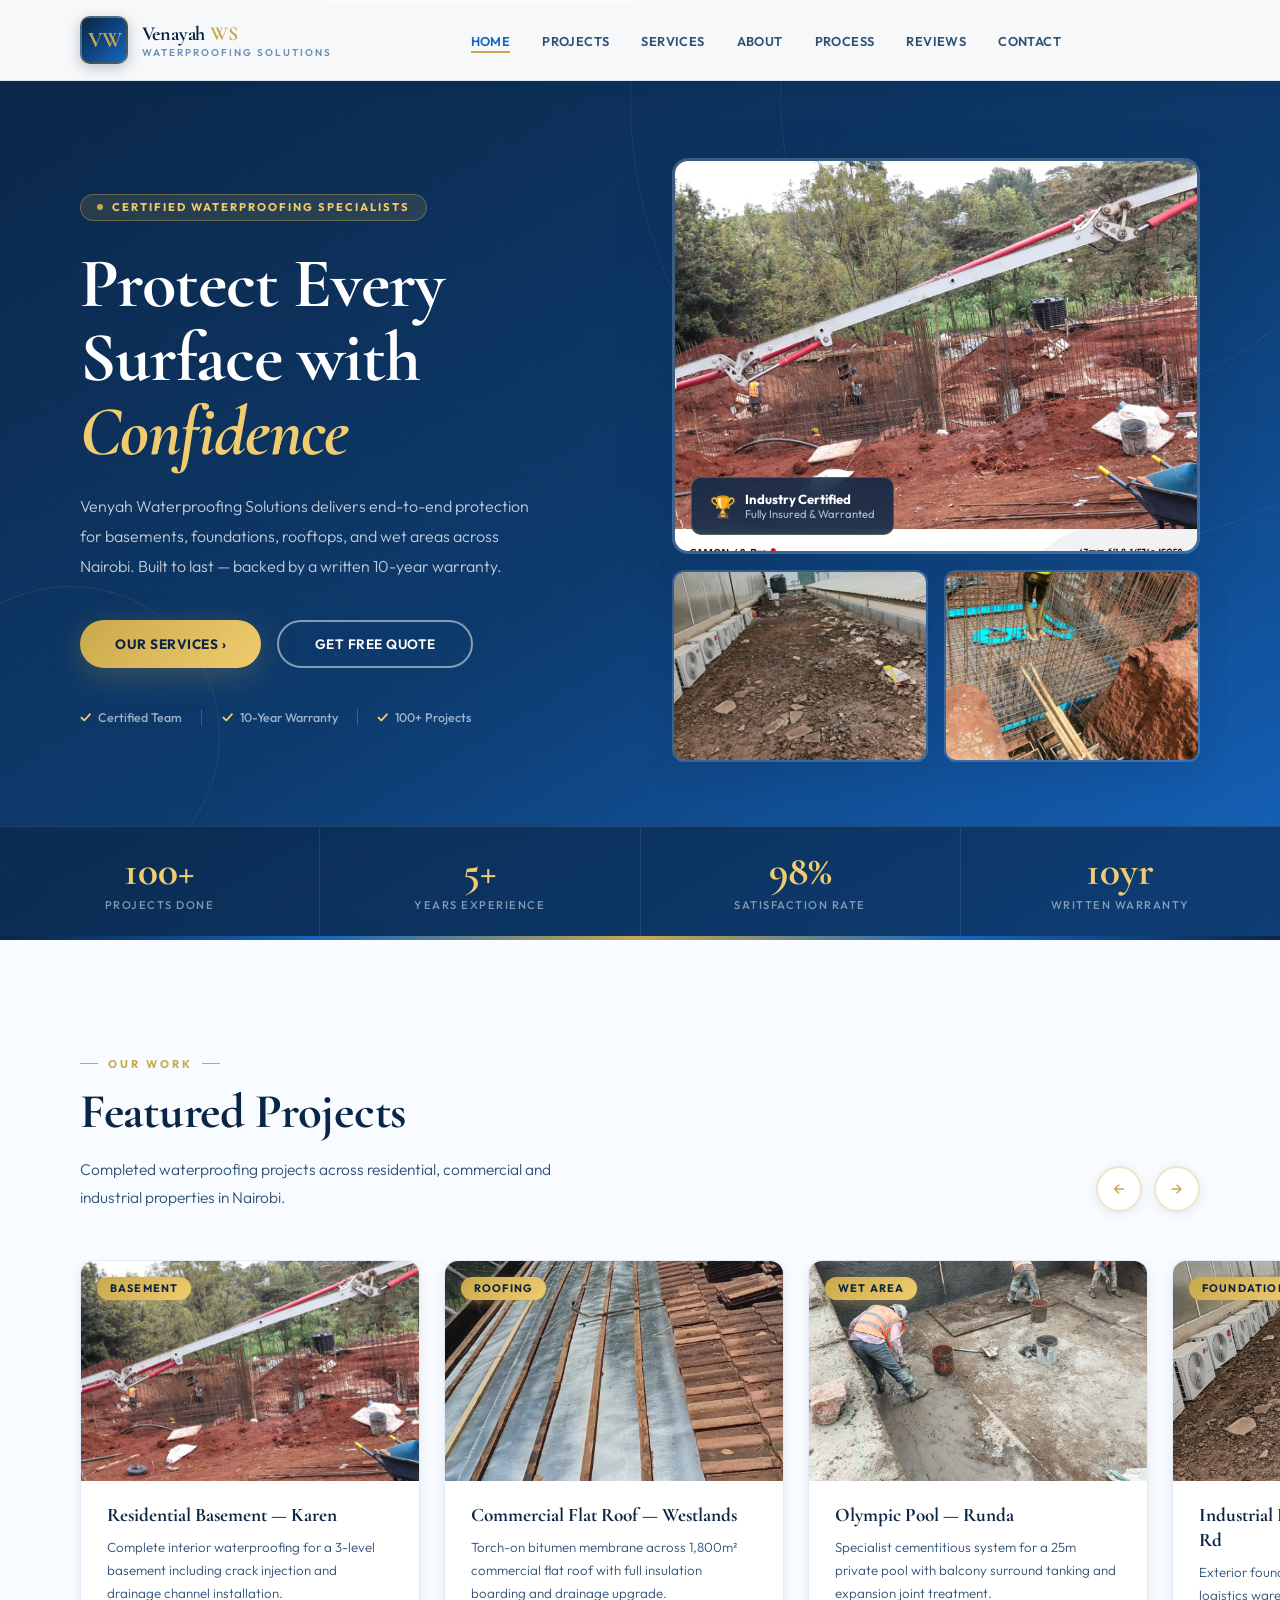
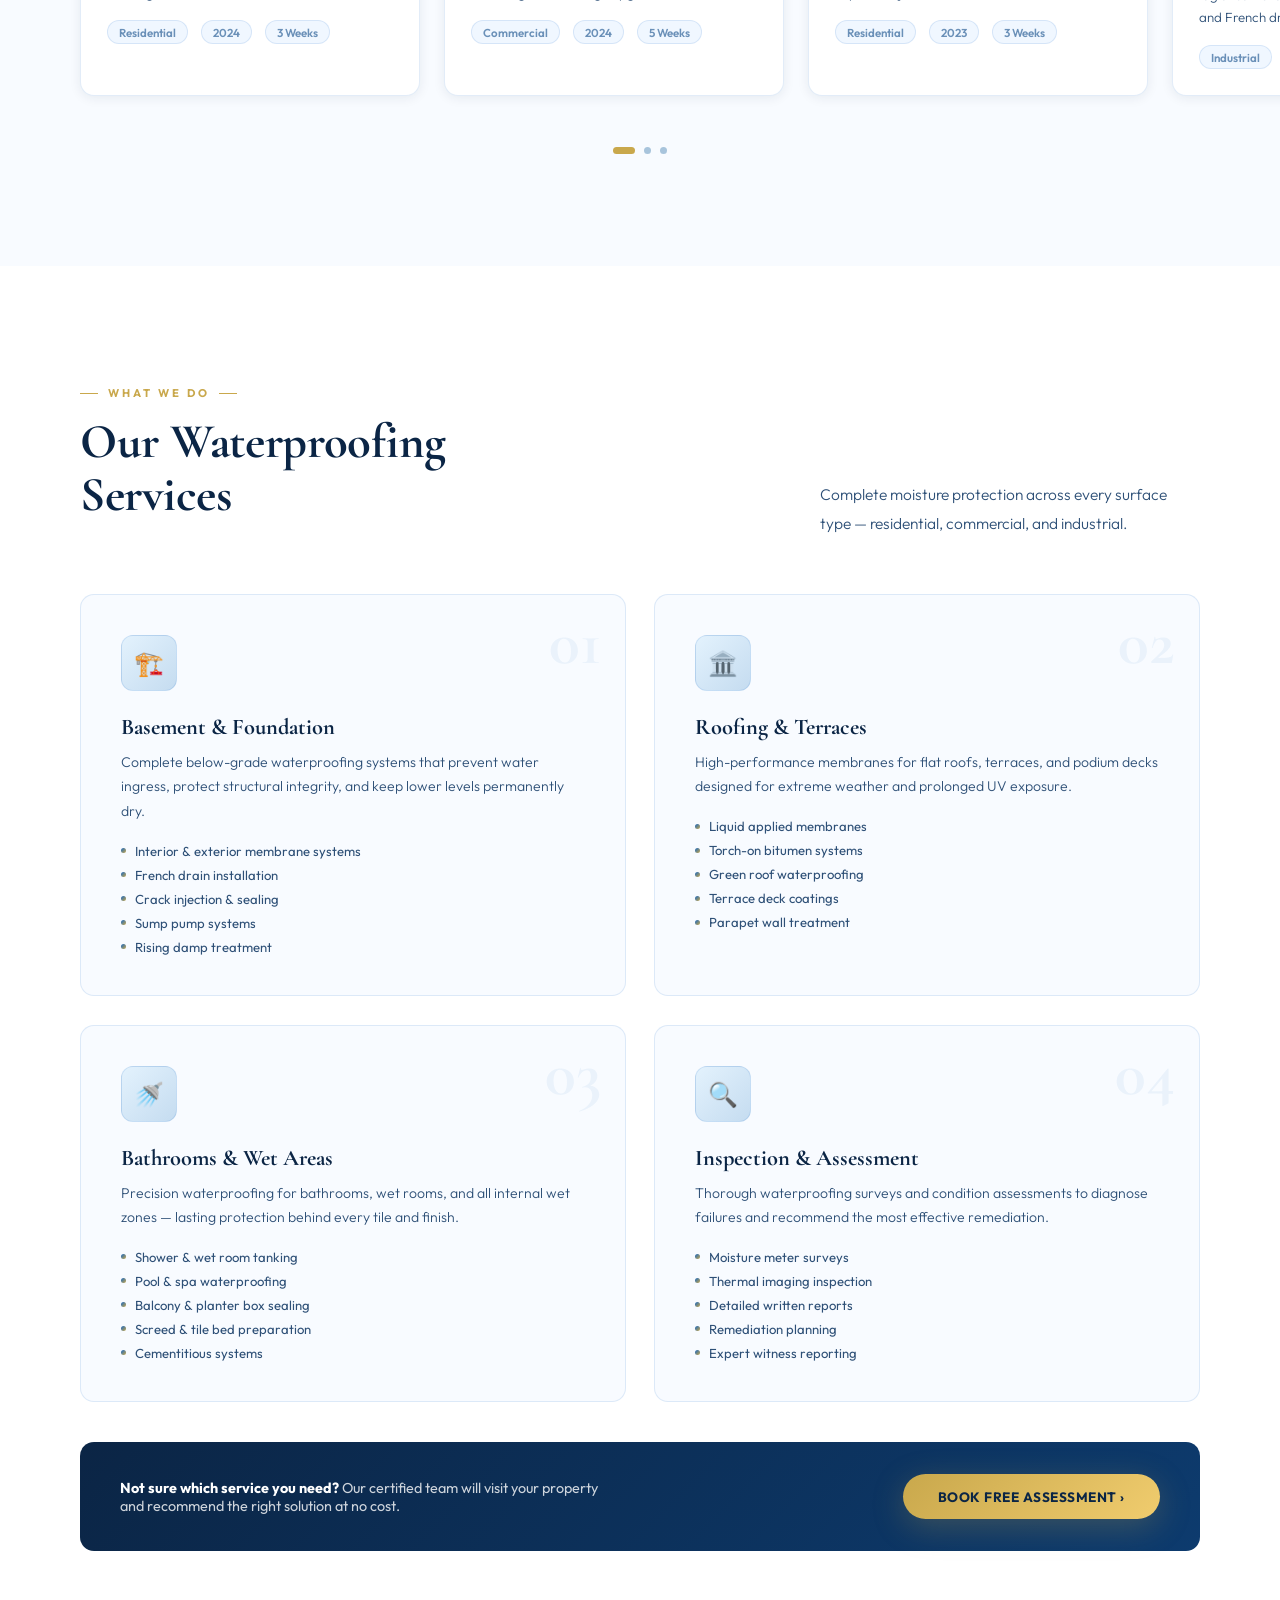
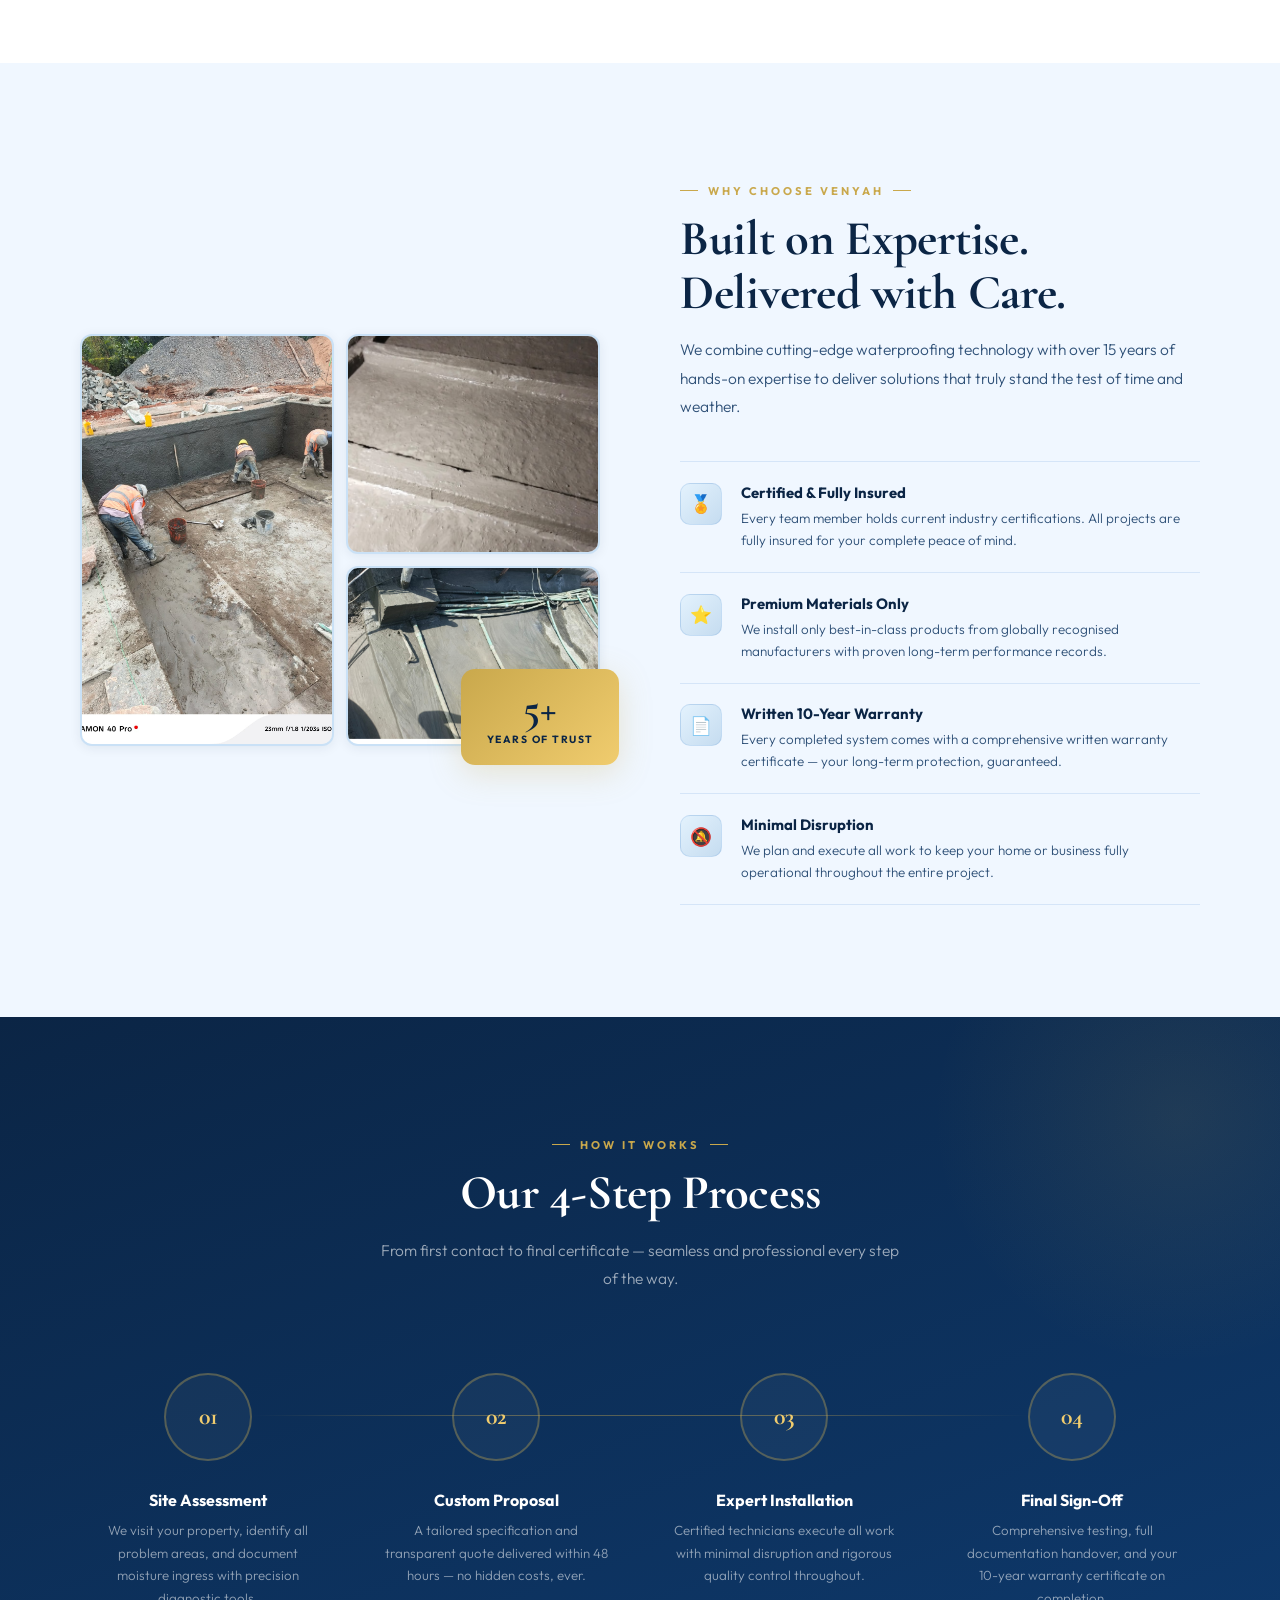
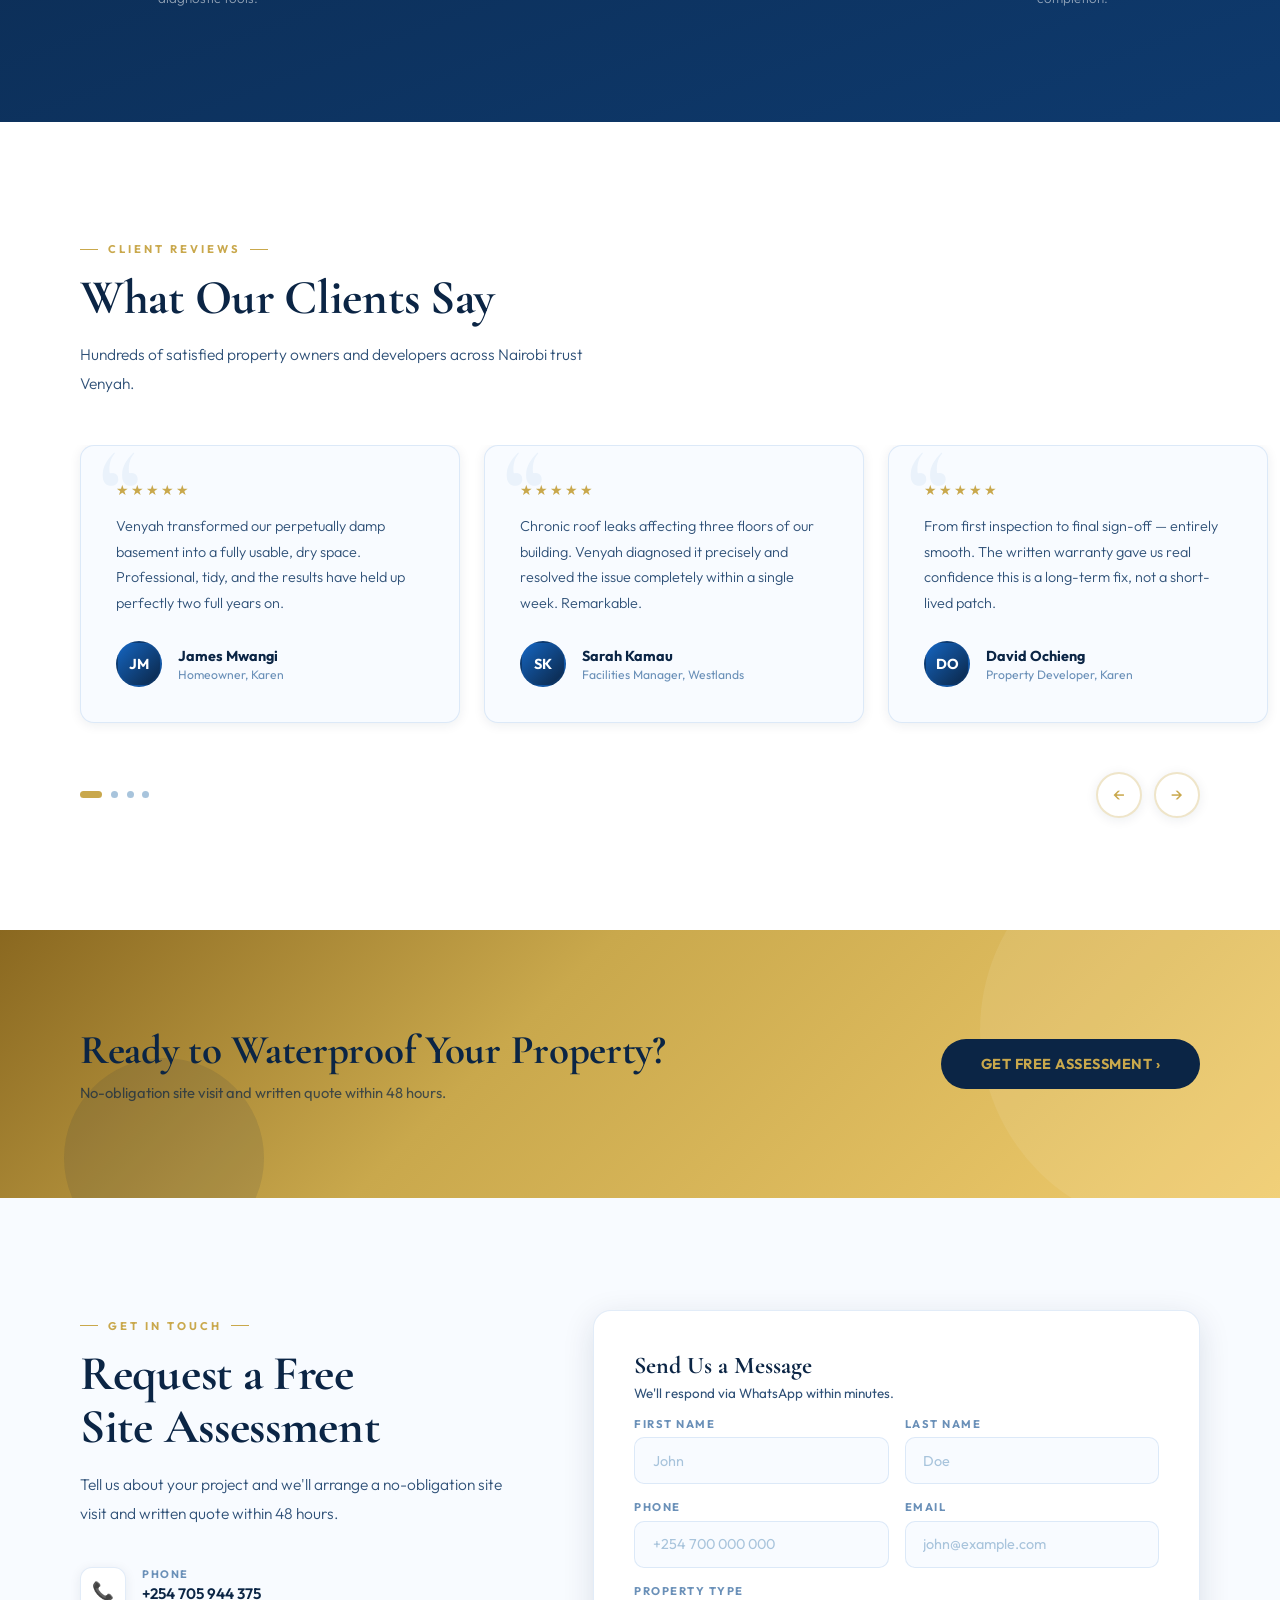
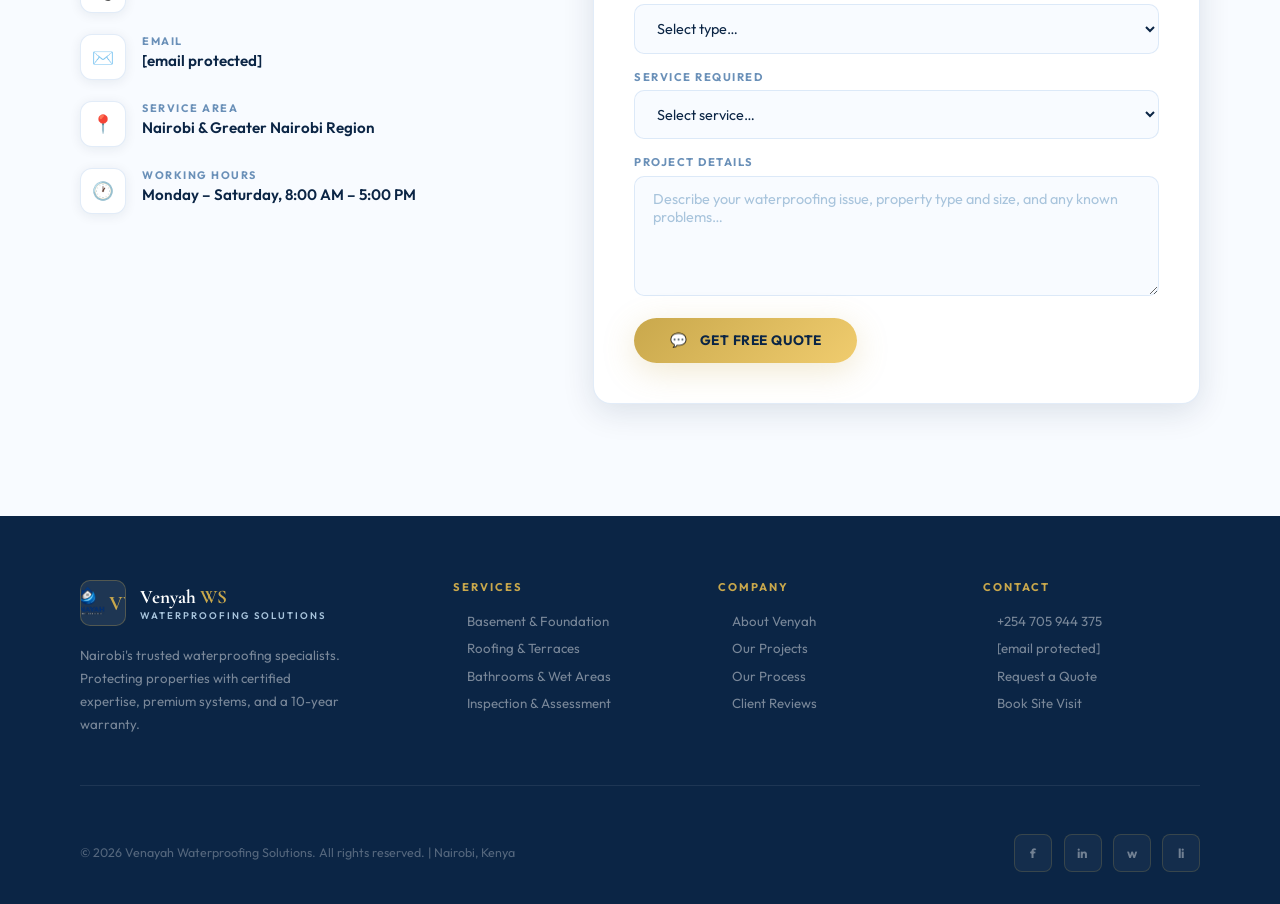
==== commit afd662f0: "fix index file name" ====
--- a/index.html
+++ b/index.html
@@ -1,6 +1,13 @@
 <!DOCTYPE html>
 <html lang="en">
 <head>
+  <!-- =====================================================
+       HEAD — meta tags, page title, and CSS stylesheet
+       • charset: ensures special characters display correctly
+       • viewport: makes the site responsive on mobile
+       • description: shown by Google in search results
+       • styles.css: all the site's visual styling lives here
+  ===================================================== -->
   <meta charset="UTF-8" />
   <meta name="viewport" content="width=device-width, initial-scale=1.0" />
   <title>Venyah Waterproofing Solutions</title>
@@ -9,20 +16,21 @@
 </head>
 <body>
 
-<!-- ════════════════════════════════════════════════
-     NAVBAR
-     HOW TO ADD YOUR LOGO:
-     1. Create an  images /  folder next to index.html
-     2. Save your logo as  images/logo.png
-     3. In .logo-mark below, uncomment the <img> line
-        and delete the .logo-mark-inner div
-════════════════════════════════════════════════ -->
+
+<!-- =====================================================
+     NAVBAR — fixed top navigation bar
+     • Stays at the top as the user scrolls
+     • Logo on the left, links in the middle, CTA on the right
+     • On mobile (≤1100px): links hide, hamburger menu appears
+     • "Free Quote" button only appears after scrolling 60px
+     TO CHANGE YOUR LOGO:
+       1. Save your logo image as  images/logo.png
+       2. Inside .logo-mark, uncomment the <img> line
+       3. Delete the <div class="logo-mark-inner">VW</div> line
+===================================================== -->
 <nav id="navbar">
   <a href="#hero" class="nav-brand">
     <div class="logo-mark">
-      <!--  LOGO IMAGE — uncomment when ready:
-      <img src="images/logo.png" alt="Venyah Logo" />
-      -->
       <div class="logo-mark-inner">VW</div>
     </div>
     <div class="logo-text-wrap">
@@ -47,6 +55,12 @@
   </div>
 </nav>
 
+
+<!-- =====================================================
+     MOBILE MENU — slides down when hamburger is tapped
+     • Controlled by closeMob() in main.js
+     • Each link calls closeMob() so the menu closes on tap
+===================================================== -->
 <div class="mobile-menu" id="mob-menu">
   <a href="#hero"         onclick="closeMob()">Home</a>
   <a href="#projects"     onclick="closeMob()">Projects</a>
@@ -59,14 +73,19 @@
 </div>
 
 
-<!-- ════════════════════════════════════════════════
-     HERO SECTION
-     PHOTOS TO ADD:
-       images/hero-main.jpg   — large card (your best project photo)
-       images/hero-sub-1.jpg  — bottom left small card
-       images/hero-sub-2.jpg  — bottom right small card
-════════════════════════════════════════════════ -->
+<!-- =====================================================
+     HERO — full-screen landing section
+     • Deep blue gradient background with decorative rings/dots
+     • Left side: headline, description, CTA buttons, trust bar
+     • Right side: image collage (main photo + 2 sub photos)
+     • Bottom: stats bar (Projects / Experience / Satisfaction / Warranty)
+     PHOTOS TO REPLACE:
+       images/main.jpeg      → main large card
+       images/warehose.jpeg  → bottom-left small card
+       images/mbs rd.jpeg    → bottom-right small card
+===================================================== -->
 <section id="hero">
+  <!-- Decorative background rings (CSS-only, no images needed) -->
   <div class="hero-ring hero-ring-1"></div>
   <div class="hero-ring hero-ring-2"></div>
   <div class="hero-ring hero-ring-3"></div>
@@ -74,8 +93,9 @@
   <div class="hero-accent"></div>
 
   <div class="hero-body">
-    <!-- LEFT: Text -->
+    <!-- LEFT COLUMN: text content -->
     <div>
+      <!-- Animated badge at the top of the headline -->
       <div class="hero-badge">
         <div class="hero-badge-dot"></div>
         Certified Waterproofing Specialists
@@ -107,21 +127,13 @@
       </div>
     </div>
 
-    <!-- RIGHT: Image collage -->
+    <!-- RIGHT COLUMN: image collage (hidden on tablet/mobile) -->
     <div class="hero-visual">
-
-      <!-- MAIN HERO PHOTO -->
       <div class="hero-img-card">
-        
-          
-          <img src="images/main.jpeg" alt="Waterproofing project" />
-        
+        <img src="images/main.jpeg" alt="Waterproofing project" />
         <div class="photo-ph">
           <div class="photo-ph-icon">🏗️</div>
-          <div class="photo-ph-label">
-            Your main project photo<br>
-            <code>images/hero-main.jpg</code>
-          </div>
+          <div class="photo-ph-label">Your main project photo<br><code>images/hero-main.jpg</code></div>
         </div>
         <div class="hero-img-badge">
           <div class="hib-icon">🏆</div>
@@ -132,31 +144,26 @@
         </div>
       </div>
 
-      <!-- TWO SUB PHOTOS -->
       <div class="hero-sub-row">
         <div class="hero-sub-card">
-          
-            <img src="images/warehose.jpeg" alt="Waterproofing work" />
+          <img src="images/warehose.jpeg" alt="Waterproofing work" />
           <div class="photo-ph">
             <div class="photo-ph-icon">🏠</div>
             <div class="photo-ph-label"><code>images/hero-sub-1.jpg</code></div>
           </div>
         </div>
         <div class="hero-sub-card">
-          
-            <img src="images/mbs rd.jpeg" alt="Waterproofing result" />
-          
+          <img src="images/mbs rd.jpeg" alt="Waterproofing result" />
           <div class="photo-ph">
             <div class="photo-ph-icon">🏢</div>
             <div class="photo-ph-label"><code>images/hero-sub-2.jpg</code></div>
           </div>
         </div>
       </div>
-
-    </div>
-  </div>
-
-  <!-- Stats bar -->
+    </div>
+  </div>
+
+  <!-- Stats bar — edit the numbers here directly -->
   <div class="hero-stats-bar">
     <div class="hstat reveal"><div class="hstat-num">100+</div><div class="hstat-label">Projects Done</div></div>
     <div class="hstat reveal"><div class="hstat-num">5+</div> <div class="hstat-label">Years Experience</div></div>
@@ -166,19 +173,17 @@
 </section>
 
 
-<!-- ════════════════════════════════════════════════
-     PROJECTS CAROUSEL
-     PHOTOS TO ADD — create an images/ folder and add:
-       images/project-1.jpg  (Basement)
-       images/project-2.jpg  (Roof)
-       images/project-3.jpg  (Terrace)
-       images/project-4.jpg  (Pool)
-       images/project-5.jpg  (Foundation)
-       images/project-6.jpg  (Bathroom)
-
-     For each card: uncomment the <img> tag,
-     delete the .photo-ph div, done!
-════════════════════════════════════════════════ -->
+<!-- =====================================================
+     PROJECTS CAROUSEL — scrollable cards of past work
+     • Auto-plays every 5 seconds, pauses on hover
+     • Supports touch/swipe on mobile
+     • Arrow buttons: #pp (previous) and #pn (next)
+     • Dots are generated automatically by main.js
+     TO ADD A NEW PROJECT CARD:
+       1. Copy one <div class="proj-card">…</div> block
+       2. Paste it before the closing </div> of #proj-track
+       3. Update the image src, title, description, and meta tags
+===================================================== -->
 <section id="projects">
   <div class="proj-header">
     <div>
@@ -194,14 +199,10 @@
 
   <div class="carousel-wrap">
     <div class="carousel-track" id="proj-track">
-
-      <!-- PROJECT 1 -->
       <div class="proj-card">
         <div class="proj-photo">
-          <img src="images/main.jpeg" alt="Basement waterproofing Karen" /> 
-          <div class="photo-ph">
-           
-          </div>
+          <img src="images/main.jpeg" alt="Basement waterproofing Karen" />
+          <div class="photo-ph"></div>
           <span class="proj-tag">Basement</span>
         </div>
         <div class="proj-body">
@@ -211,10 +212,9 @@
         </div>
       </div>
 
-      <!-- PROJECT 2 -->
       <div class="proj-card">
         <div class="proj-photo">
-         <img src="images/flatroof.jpeg" alt="Commercial flat roof Westlands" /> 
+          <img src="images/flatroof.jpeg" alt="Commercial flat roof Westlands" />
           <div class="photo-ph">
             <div class="photo-ph-icon">🏢</div>
             <div class="photo-ph-label">Project photo<br><code>images/project-2.jpg</code></div>
@@ -228,11 +228,9 @@
         </div>
       </div>
 
-
-      <!-- PROJECT 4 -->
       <div class="proj-card">
         <div class="proj-photo">
-           <img src="images/pool.jpeg" alt="Pool waterproofing Runda" /> 
+          <img src="images/pool.jpeg" alt="Pool waterproofing Runda" />
           <div class="photo-ph">
             <div class="photo-ph-icon">🏊</div>
             <div class="photo-ph-label">Project photo<br><code>images/project-4.jpg</code></div>
@@ -246,7 +244,6 @@
         </div>
       </div>
 
-      <!-- PROJECT 5 -->
       <div class="proj-card">
         <div class="proj-photo">
           <img src="images/warehose.jpeg" alt="Industrial foundation Mombasa Road" />
@@ -263,10 +260,9 @@
         </div>
       </div>
 
-      <!-- PROJECT 6 -->
       <div class="proj-card">
         <div class="proj-photo">
-          <img src="images/bathroom.jpeg" alt="Wet room suites Kileleshwa" /> 
+          <img src="images/bathroom.jpeg" alt="Wet room suites Kileleshwa" />
           <div class="photo-ph">
             <div class="photo-ph-icon">🛁</div>
             <div class="photo-ph-label">Project photo<br><code>images/project-6.jpg</code></div>
@@ -279,16 +275,20 @@
           <div class="proj-meta"><span>Residential</span><span>2024</span><span>2 Weeks</span></div>
         </div>
       </div>
-
     </div>
   </div>
   <div class="carousel-dots" id="proj-dots"></div>
 </section>
 
 
-<!-- ════════════════════════════════════════════════
-     SERVICES
-════════════════════════════════════════════════ -->
+<!-- =====================================================
+     SERVICES — 2×2 grid of service cards
+     • Each card has a number, icon, heading, description, and list
+     • Cards animate in on scroll (.reveal class)
+     • Bottom strip has a CTA button linking to #contact
+     TO ADD OR EDIT A SERVICE:
+       Change the icon (emoji), h3 heading, <p> text, and <li> items
+===================================================== -->
 <section id="services">
   <div class="svc-head reveal">
     <div>
@@ -365,30 +365,26 @@
 </section>
 
 
-<!-- ════════════════════════════════════════════════
-     ABOUT
-     PHOTOS TO ADD:
-       images/about-tall.jpg    — tall left photo (team on site)
-       images/about-top.jpg     — top right photo
-       images/about-bottom.jpg  — bottom right photo
-════════════════════════════════════════════════ -->
+<!-- =====================================================
+     ABOUT — two-column layout: photo mosaic + text
+     • Left: 3-photo mosaic grid with a "15+ Years" badge overlay
+     • Right: heading, intro text, 4 feature rows
+     PHOTOS TO REPLACE:
+       images/pool.jpeg       → tall left cell (spans 2 rows)
+       images/completed1.jpeg → top right cell
+       images/comp2.jpeg      → bottom right cell
+===================================================== -->
 <section id="about">
   <div class="about-grid">
-
-    <!-- Photo mosaic -->
     <div class="about-mosaic reveal">
       <div class="mosaic-grid">
-
-        <!-- TALL LEFT PHOTO -->
         <div class="mosaic-cell">
-          <img src="images/pool.jpeg" alt="Venyah team on site" /> 
+          <img src="images/pool.jpeg" alt="Venyah team on site" />
           <div class="photo-ph">
             <div class="photo-ph-icon">👷</div>
             <div class="photo-ph-label">Team photo<br><code>images/about-tall.jpg</code></div>
           </div>
         </div>
-
-        <!-- TOP RIGHT PHOTO -->
         <div class="mosaic-cell">
           <img src="images/completed1.jpeg" alt="Waterproofing membrane application" />
           <div class="photo-ph">
@@ -396,24 +392,20 @@
             <div class="photo-ph-label">Work photo<br><code>images/about-top.jpg</code></div>
           </div>
         </div>
-
-        <!-- BOTTOM RIGHT PHOTO -->
         <div class="mosaic-cell">
-          <img src="images/comp2.jpeg" alt="Completed waterproofing project" /> 
+          <img src="images/comp2.jpeg" alt="Completed waterproofing project" />
           <div class="photo-ph">
             <div class="photo-ph-icon">✅</div>
             <div class="photo-ph-label">Result photo<br><code>images/about-bottom.jpg</code></div>
           </div>
         </div>
-
       </div>
       <div class="about-exp-badge">
-        <div class="big">15+</div>
+        <div class="big">5+</div>
         <div class="sm">Years of Trust</div>
       </div>
     </div>
 
-    <!-- Text content -->
     <div class="reveal">
       <div class="eyebrow">Why Choose Venyah</div>
       <h2 class="section-title">Built on Expertise.<br>Delivered with Care.</h2>
@@ -452,14 +444,16 @@
         </div>
       </div>
     </div>
-
   </div>
 </section>
 
 
-<!-- ════════════════════════════════════════════════
-     PROCESS
-════════════════════════════════════════════════ -->
+<!-- =====================================================
+     PROCESS — dark blue section, 4 steps in a row
+     • A decorative gold line connects the step circles on desktop
+     • Hovering a step circle fills it gold
+     • TO EDIT: change the step-title and step-desc text below
+===================================================== -->
 <section id="process">
   <div class="process-hd reveal">
     <div class="eyebrow">How It Works</div>
@@ -491,9 +485,14 @@
 </section>
 
 
-<!-- ════════════════════════════════════════════════
-     TESTIMONIALS CAROUSEL
-════════════════════════════════════════════════ -->
+<!-- =====================================================
+     TESTIMONIALS CAROUSEL — client review cards
+     • Same carousel engine as #projects
+     • Arrow buttons: #tp (previous) and #tn (next)
+     TO ADD A REVIEW:
+       1. Copy one <div class="testi-card">…</div> block
+       2. Update stars, quote text, initials, name, and role
+===================================================== -->
 <section id="testimonials">
   <div class="testi-hd reveal">
     <div class="eyebrow">Client Reviews</div>
@@ -503,7 +502,6 @@
 
   <div class="carousel-wrap">
     <div class="carousel-track" id="testi-track">
-
       <div class="testi-card">
         <div class="testi-stars">★★★★★</div>
         <p class="testi-body">Venyah transformed our perpetually damp basement into a fully usable, dry space. Professional, tidy, and the results have held up perfectly two full years on.</p>
@@ -557,7 +555,6 @@
           <div><div class="testi-name">Faith Muriithi</div><div class="testi-role">Architect, Nairobi CBD</div></div>
         </div>
       </div>
-
     </div>
   </div>
 
@@ -571,23 +568,36 @@
 </section>
 
 
-<!-- ════════════════════════════════════════════════
-     CTA BANNER
-════════════════════════════════════════════════ -->
+<!-- =====================================================
+     CTA BANNER — gold gradient full-width call-to-action strip
+     • Sits between Testimonials and Contact sections
+     • Button scrolls user down to #contact
+===================================================== -->
 <div id="cta">
   <div class="cta-text">
     <h2>Ready to Waterproof Your Property?</h2>
     <p>No-obligation site visit and written quote within 48 hours.</p>
   </div>
   <button class="btn-navy" style="background:var(--blue-deep);color:var(--gold);border:none;border-radius:50px;padding:1rem 2.5rem;font-family:'Outfit',sans-serif;font-size:.9rem;font-weight:700;letter-spacing:.5px;text-transform:uppercase;cursor:pointer;transition:all .3s;white-space:nowrap;position:relative;z-index:1;" onclick="goTo('#contact')" onmouseover="this.style.background='#0d3b6e'" onmouseout="this.style.background='var(--blue-deep)'">
-      Get Free Assessment ›
-    </button>
+    Get Free Assessment ›
+  </button>
 </div>
 
 
-<!-- ════════════════════════════════════════════════
-     CONTACT
-════════════════════════════════════════════════ -->
+<!-- =====================================================
+     CONTACT — two-column layout: info + form
+     • Left: contact details (phone, email, area, hours)
+     • Right: quote request form
+     HOW THE FORM WORKS (no backend needed):
+       1. User fills in the form and clicks submit
+       2. WhatsApp opens in a new tab with a pre-filled message
+       3. Email client opens 0.6s later addressed to your inbox
+       4. User just hits Send in both apps
+     TO CHANGE YOUR WHATSAPP NUMBER OR EMAIL:
+       Open main.js and update these two lines at the bottom:
+         const WHATSAPP_NUMBER = '254702548896';
+         const RECIPIENT_EMAIL = 'info@venyahwaterproofing.co.ke';
+===================================================== -->
 <section id="contact">
   <div class="contact-grid">
 
@@ -603,14 +613,14 @@
           <div class="c-ico">📞</div>
           <div>
             <div class="c-lbl">Phone</div>
-            <div class="c-val">+254 702 548 896</div><!-- ← UPDATE -->
+            <div class="c-val">+254 705 944 375</div>
           </div>
         </div>
         <div class="c-item">
           <div class="c-ico">✉️</div>
           <div>
             <div class="c-lbl">Email</div>
-            <div class="c-val">info@venyahwaterproofing.co.ke</div><!-- ← UPDATE -->
+            <div class="c-val"><a href="/cdn-cgi/l/email-protection" class="__cf_email__" data-cfemail="20494e464f6056454e594148574154455250524f4f46494e470e434f0e4b45">[email&#160;protected]</a></div>
           </div>
         </div>
         <div class="c-item">
@@ -633,19 +643,19 @@
     <div class="reveal">
       <div class="contact-form-wrap">
         <div class="form-title">Send Us a Message</div>
-        <div class="form-sub">We'll respond within 24 hours.</div>
+        <div class="form-sub">We'll respond via WhatsApp within minutes.</div>
         <form class="contact-form" id="cform" onsubmit="submitForm(event)">
           <div class="f-row">
-            <div class="f-group"><label>First Name</label><input type="text"  placeholder="John" required /></div>
-            <div class="f-group"><label>Last Name</label> <input type="text"  placeholder="Doe" required /></div>
+            <div class="f-group"><label>First Name</label><input id="f-firstname" type="text"  placeholder="John" required /></div>
+            <div class="f-group"><label>Last Name</label> <input id="f-lastname"  type="text"  placeholder="Doe"  required /></div>
           </div>
           <div class="f-row">
-            <div class="f-group"><label>Phone</label><input type="tel"   placeholder="+254 700 000 000" required /></div>
-            <div class="f-group"><label>Email</label><input type="email" placeholder="john@example.com" required /></div>
+            <div class="f-group"><label>Phone</label><input id="f-phone" type="tel"   placeholder="+254 700 000 000" required /></div>
+            <div class="f-group"><label>Email</label><input id="f-email" type="email" placeholder="john@example.com" /></div>
           </div>
           <div class="f-group">
             <label>Property Type</label>
-            <select>
+            <select id="f-property">
               <option value="">Select type…</option>
               <option>Residential — House</option>
               <option>Residential — Apartment</option>
@@ -657,7 +667,7 @@
           </div>
           <div class="f-group">
             <label>Service Required</label>
-            <select required>
+            <select id="f-service" required>
               <option value="">Select service…</option>
               <option>Basement &amp; Foundation Waterproofing</option>
               <option>Roofing &amp; Terrace Waterproofing</option>
@@ -668,10 +678,12 @@
           </div>
           <div class="f-group">
             <label>Project Details</label>
-            <textarea placeholder="Describe your waterproofing issue, property type and size, and any known problems…" required></textarea>
-          </div>
-          <button type="submit" class="btn-primary" style="align-self:flex-start;margin-top:.4rem;">Submit Request ›</button>
-          <div class="success-msg" id="smsg">✓ Your request has been received. We'll be in touch within 24 hours.</div>
+            <textarea id="f-details" placeholder="Describe your waterproofing issue, property type and size, and any known problems…" required></textarea>
+          </div>
+          <button type="submit" class="btn-primary" style="align-self:flex-start;margin-top:.4rem;">
+            <span style="margin-right:.3rem;">💬</span> Get Free Quote
+          </button>
+          <div class="success-msg" id="smsg">✓ WhatsApp &amp; your email client are opening — your enquiry is on its way!</div>
         </form>
       </div>
     </div>
@@ -680,16 +692,22 @@
 </section>
 
 
-<!-- ════════════════════════════════════════════════
-     FOOTER
-════════════════════════════════════════════════ -->
+<!-- =====================================================
+     FOOTER — dark blue, 4-column grid
+     • Col 1: logo, brand description
+     • Col 2: Services links
+     • Col 3: Company links
+     • Col 4: Contact links
+     • Bottom bar: copyright + social icon buttons
+     TO LINK SOCIAL BUTTONS: add onclick="window.open('URL','_blank')"
+     to each .social-btn button (WhatsApp button already linked)
+===================================================== -->
 <footer>
   <div class="footer-top">
-
     <div>
       <div class="footer-logo-area">
         <div class="footer-logo-mark">
-          <img src="images/logo.png" alt="Venyah Logo" /> 
+          <img src="images/logo.png" alt="Venyah Logo" />
           <div class="footer-logo-mark-inner">VW</div>
         </div>
         <div>
@@ -726,26 +744,28 @@
     <div class="footer-col">
       <h4>Contact</h4>
       <ul>
-        <li><a href="tel:+254702548896">+254 702 548 896</a></li><!-- ← UPDATE -->
-        <li><a href="mailto:info@venyahwaterproofing.co.ke">info@venyahwaterproofing.co.ke</a></li><!-- ← UPDATE -->
+        <li><a href="tel:+254705944375">+254 705 944 375</a></li>
+        <li><a href="/cdn-cgi/l/email-protection#f0999e969fb086959e899198879184958280829f9f96999e97de939fde9b95"><span class="__cf_email__" data-cfemail="3950575f56794f5c574058514e584d5c4b494b56565f50575e175a5617525c">[email&#160;protected]</span></a></li>
         <li><a href="#contact">Request a Quote</a></li>
         <li><a href="#contact">Book Site Visit</a></li>
       </ul>
     </div>
-
   </div>
 
   <div class="footer-bottom">
     <p class="footer-copy">© 2026 Venayah Waterproofing Solutions. All rights reserved. | Nairobi, Kenya</p>
     <div class="footer-socials">
       <button class="social-btn" aria-label="Facebook">f</button>
+      
       <button class="social-btn" aria-label="Instagram">in</button>
-      <button class="social-btn" aria-label="WhatsApp">w</button>
+      <button class="social-btn" aria-label="WhatsApp" onclick="window.open('https://wa.me/254705944375','_blank')">w</button>
       <button class="social-btn" aria-label="LinkedIn">li</button>
     </div>
   </div>
 </footer>
 
+<!-- main.js: navbar scroll, hamburger, carousels, reveal animations,
+     and the submitForm() function that sends to WhatsApp + email -->
 <script src="main.js"></script>
 </body>
-</html>
+</html>
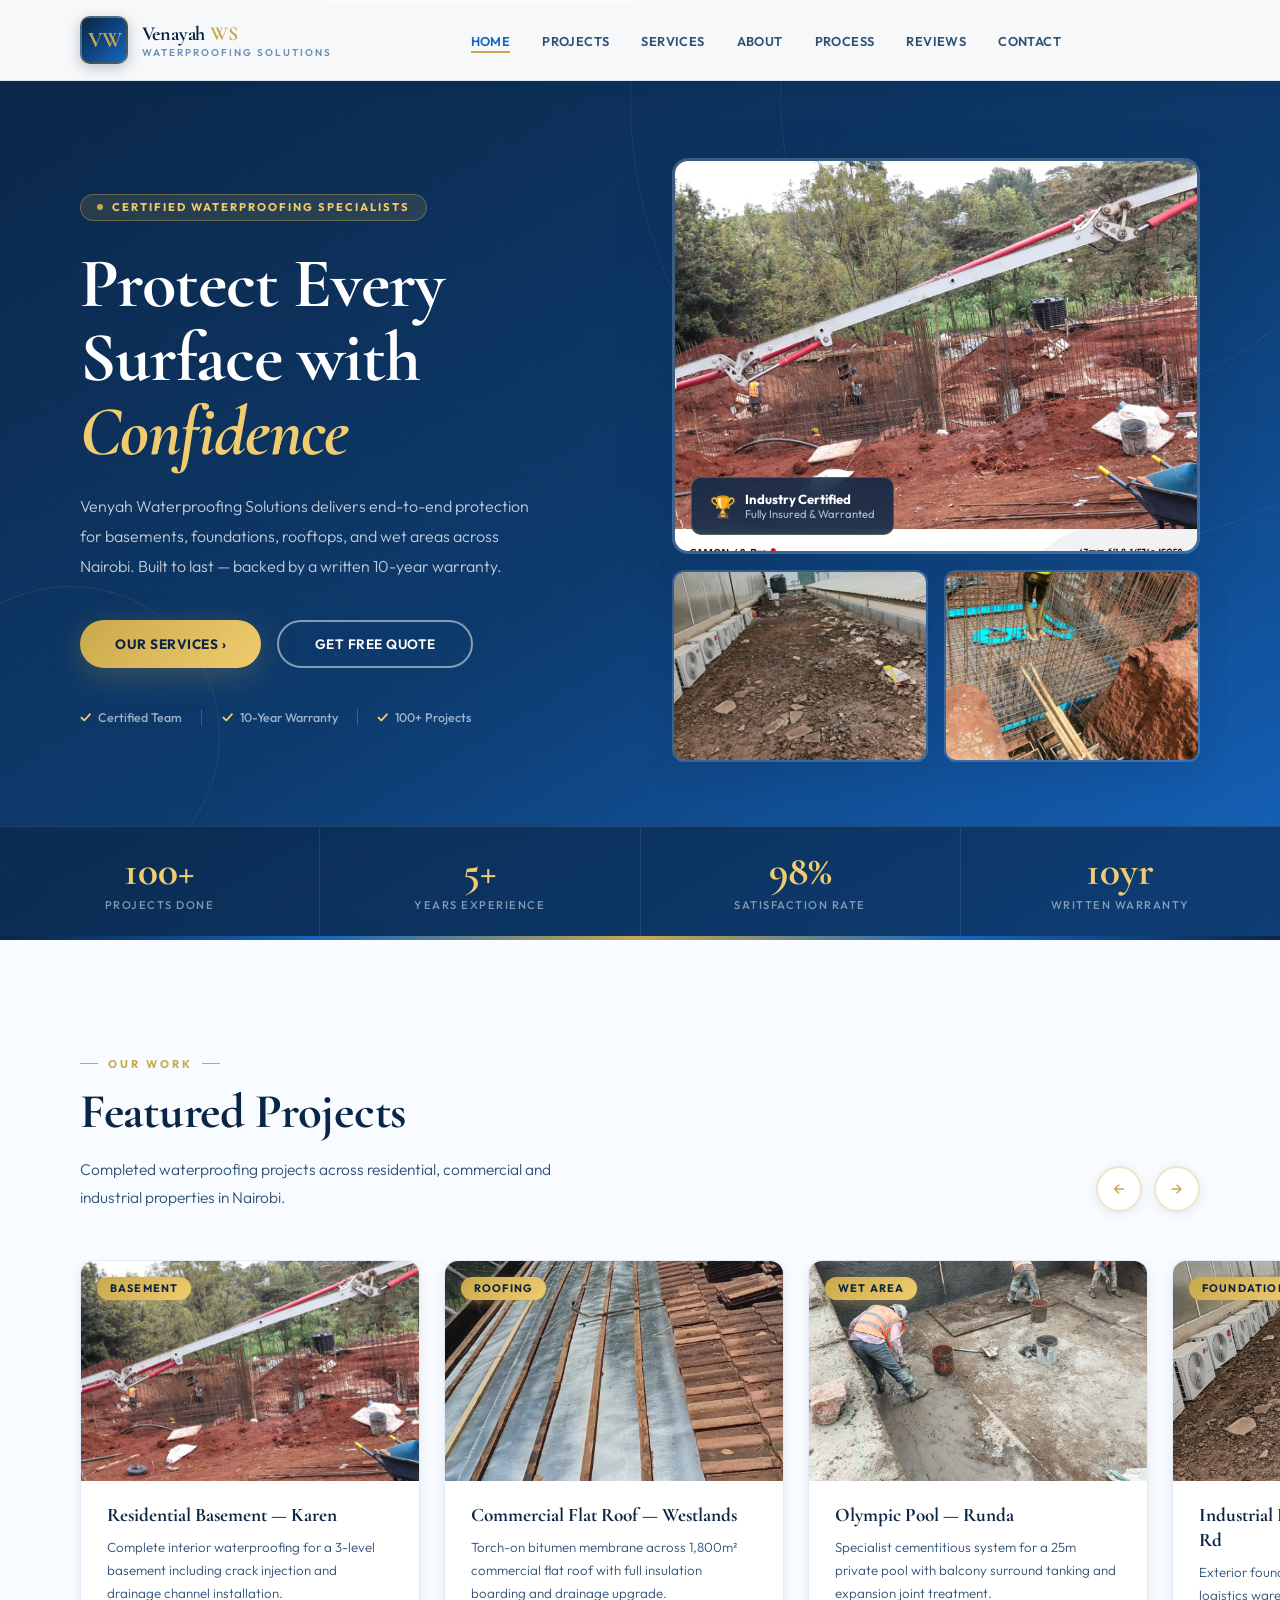
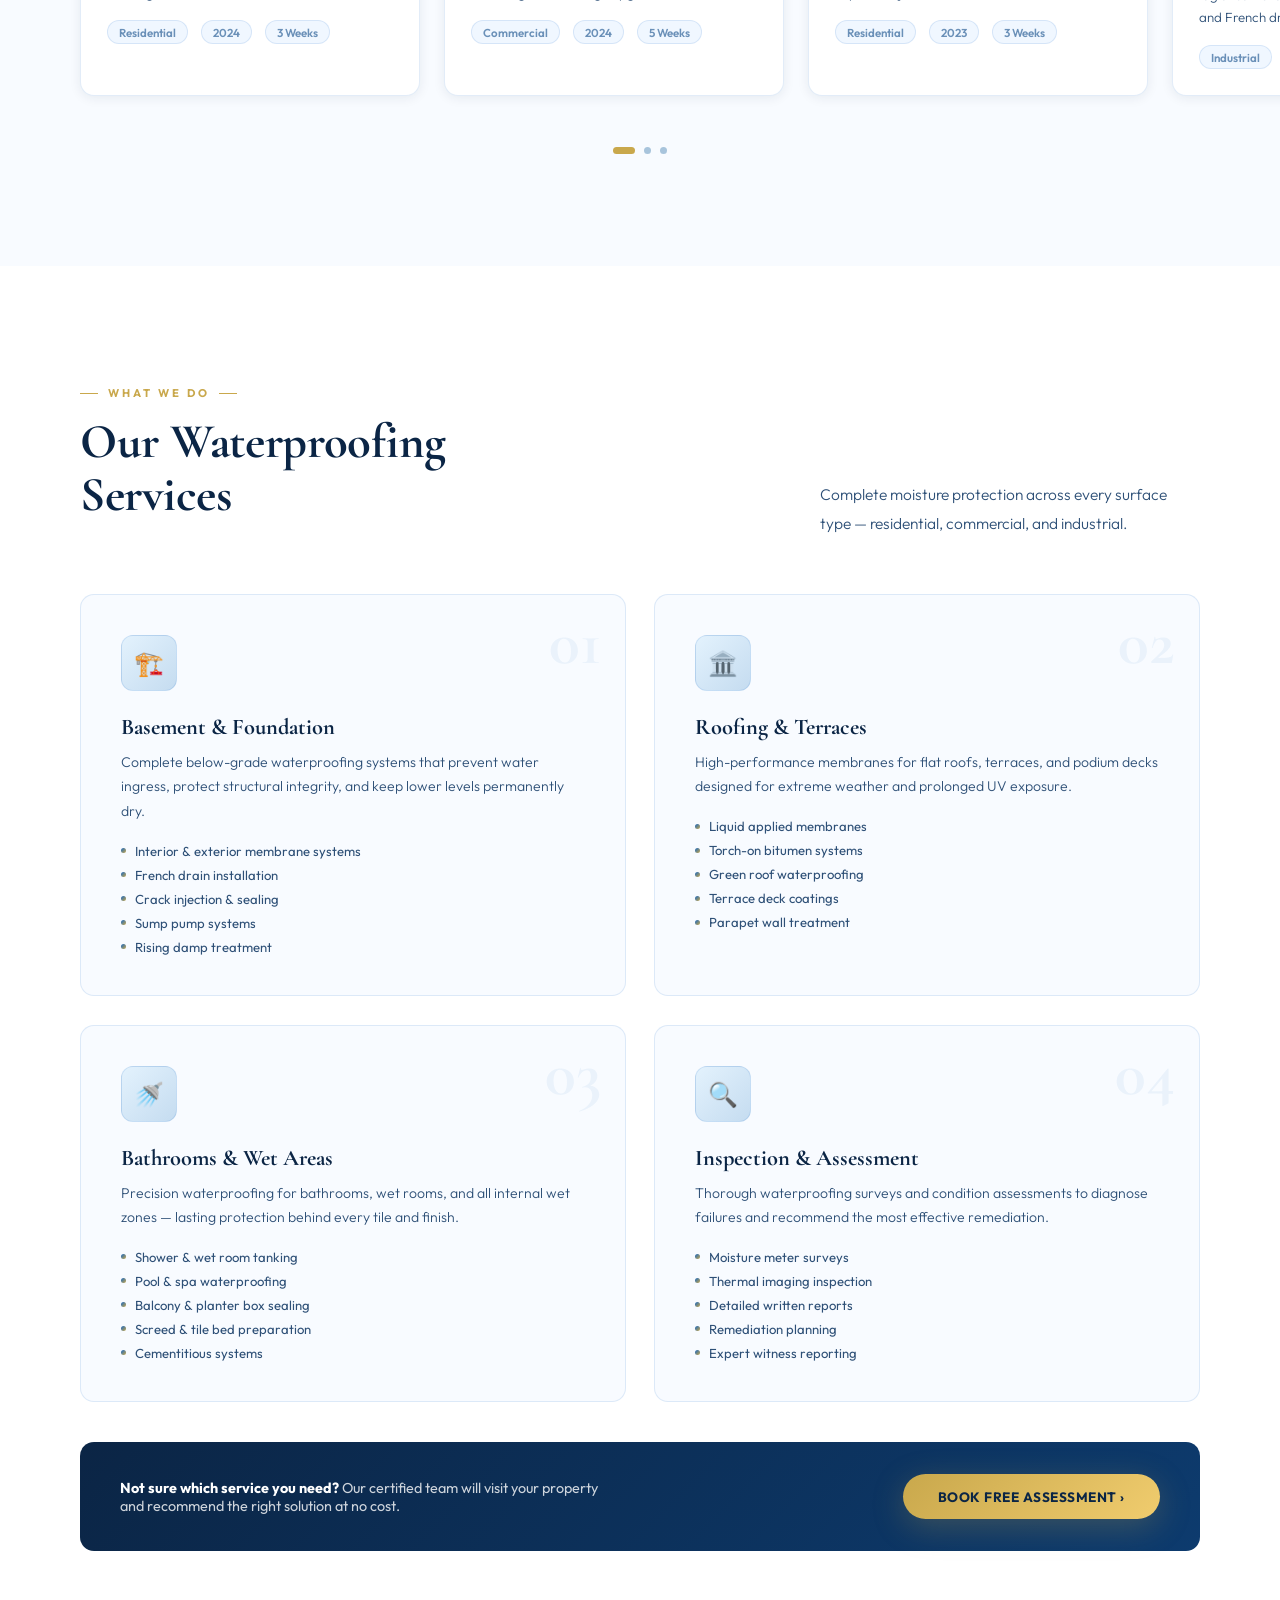
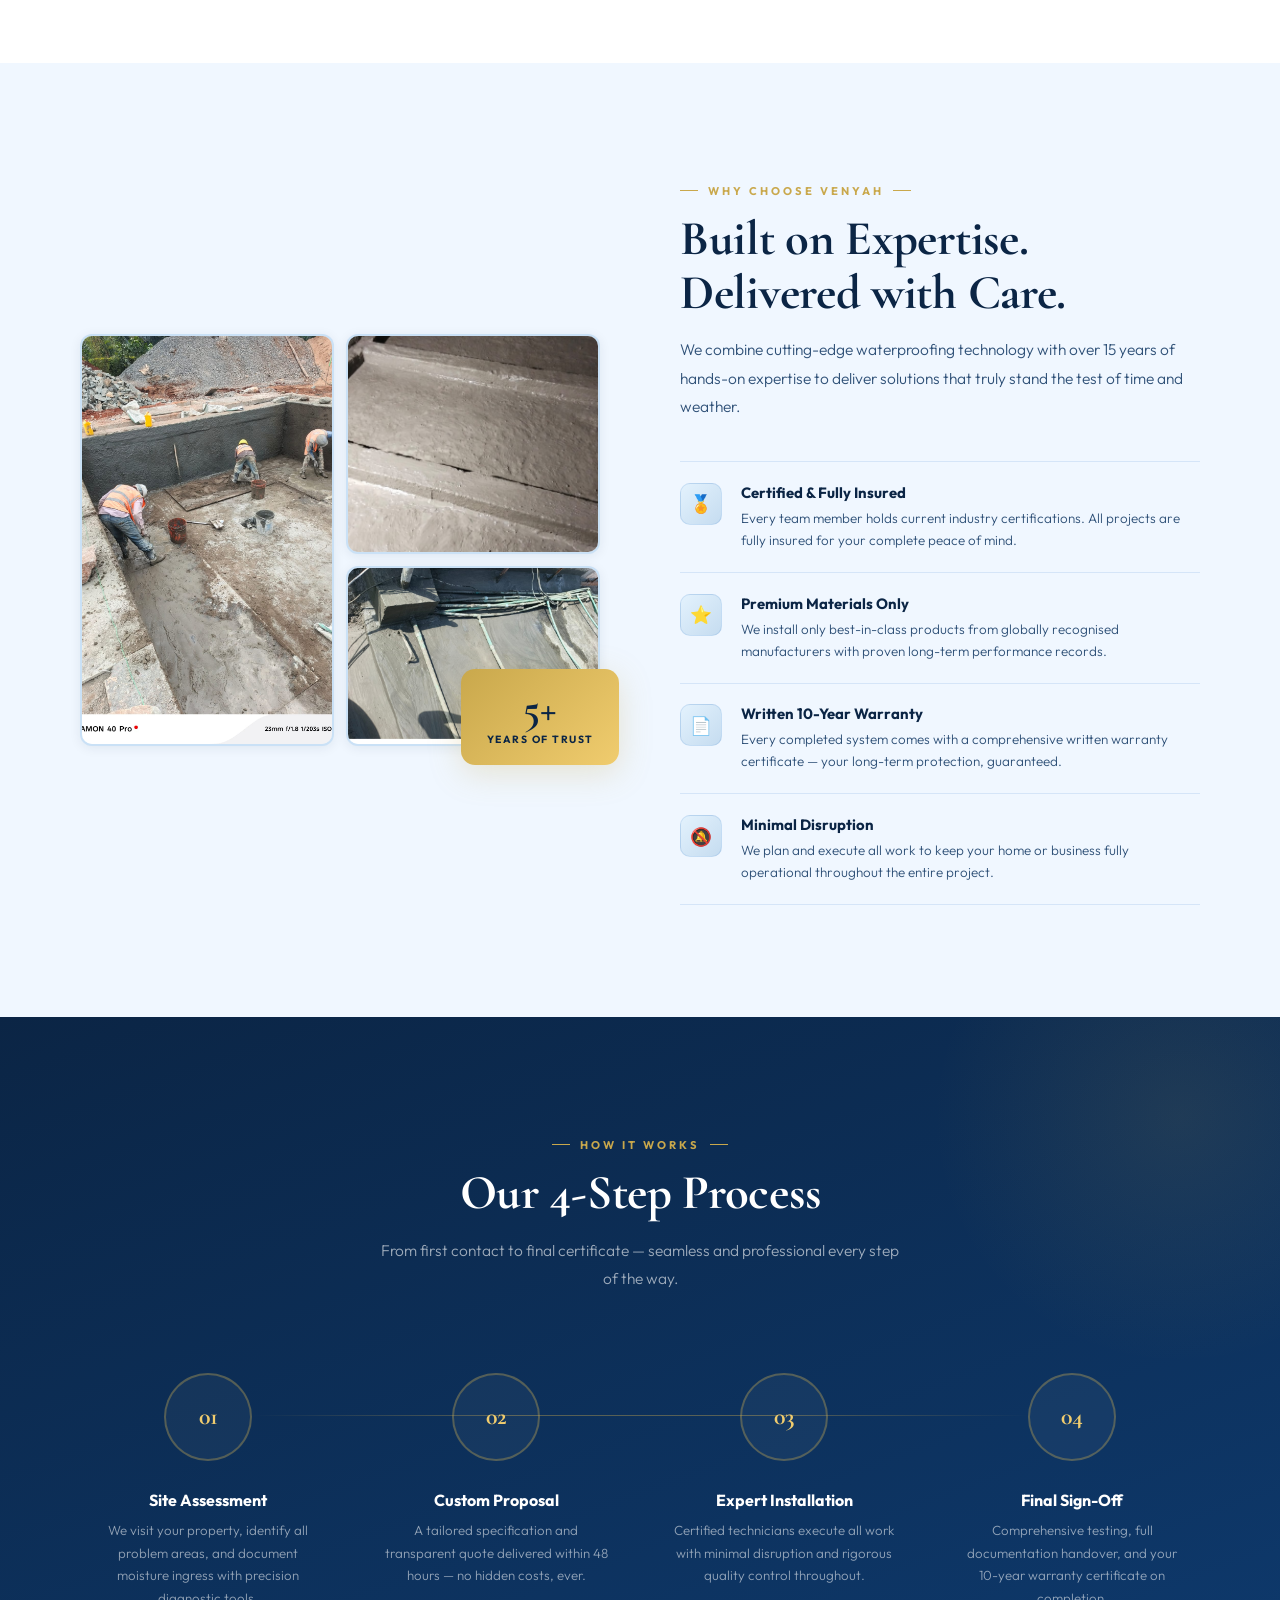
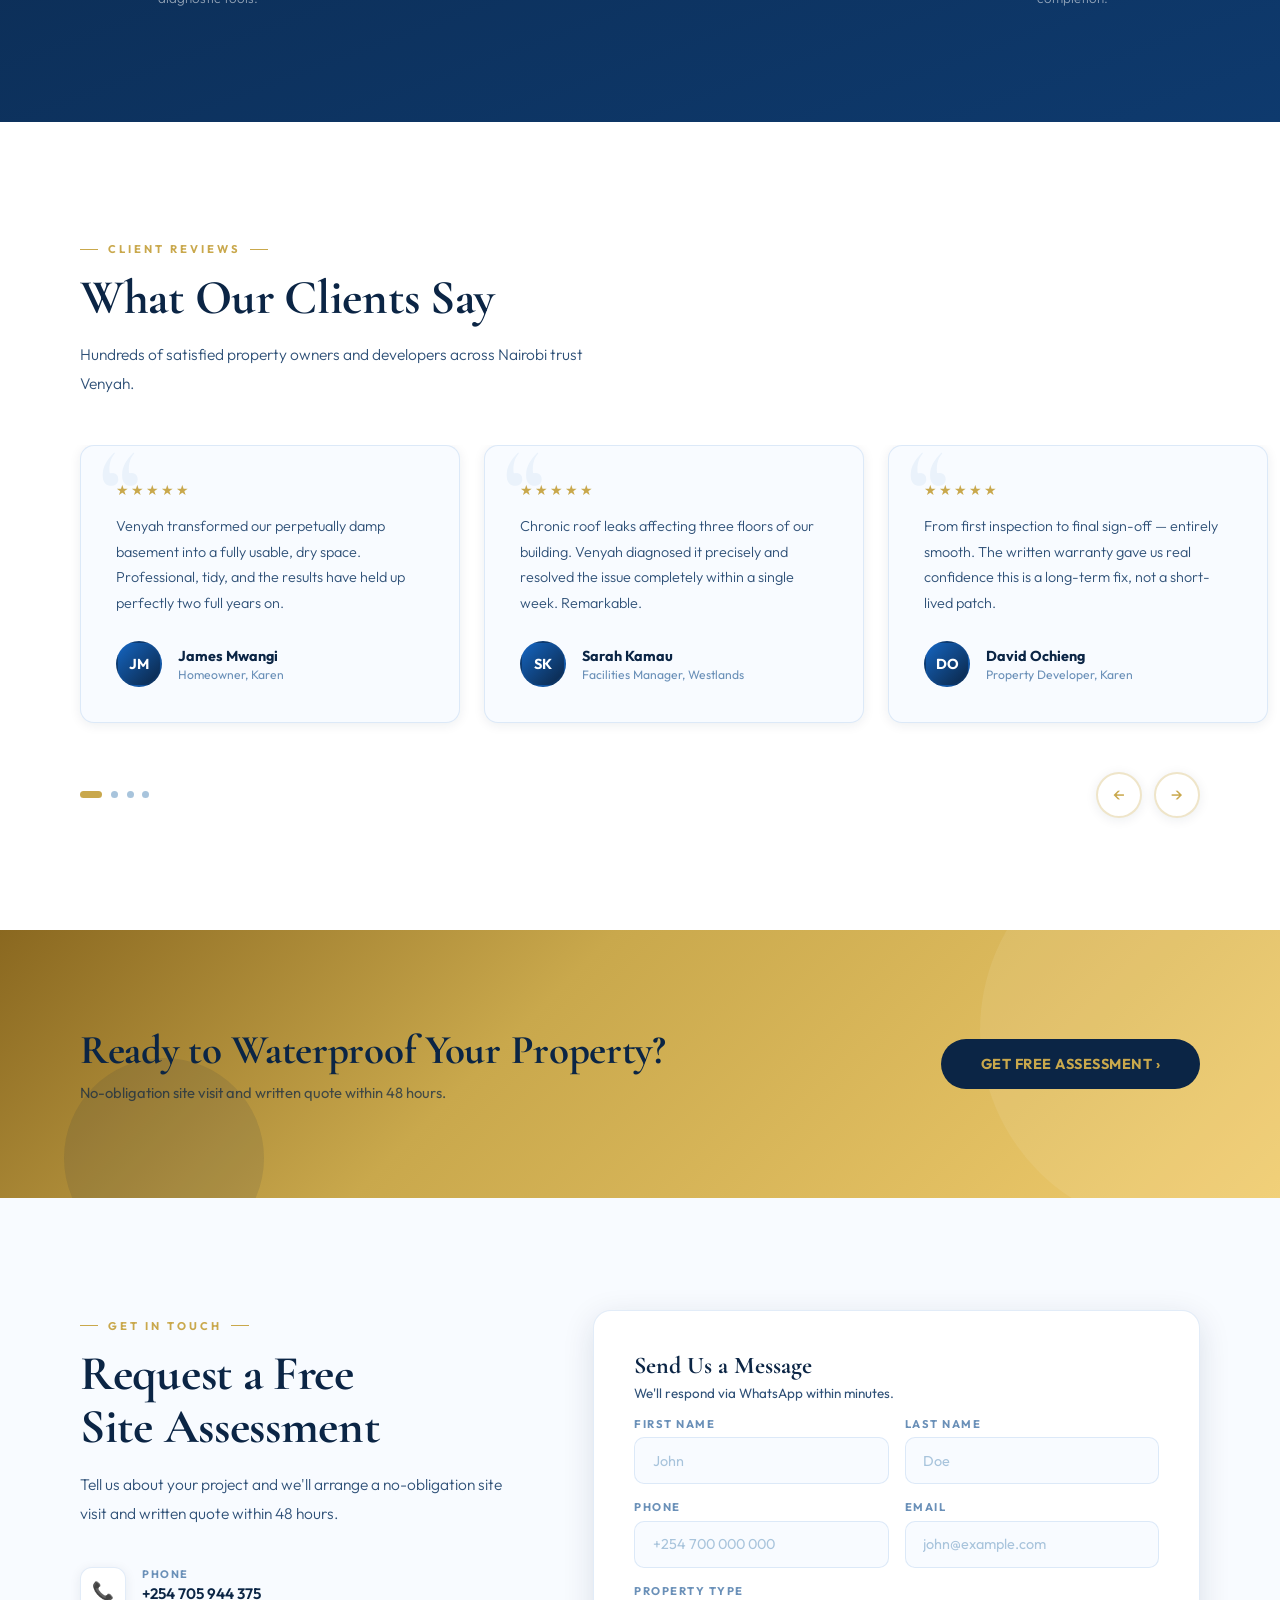
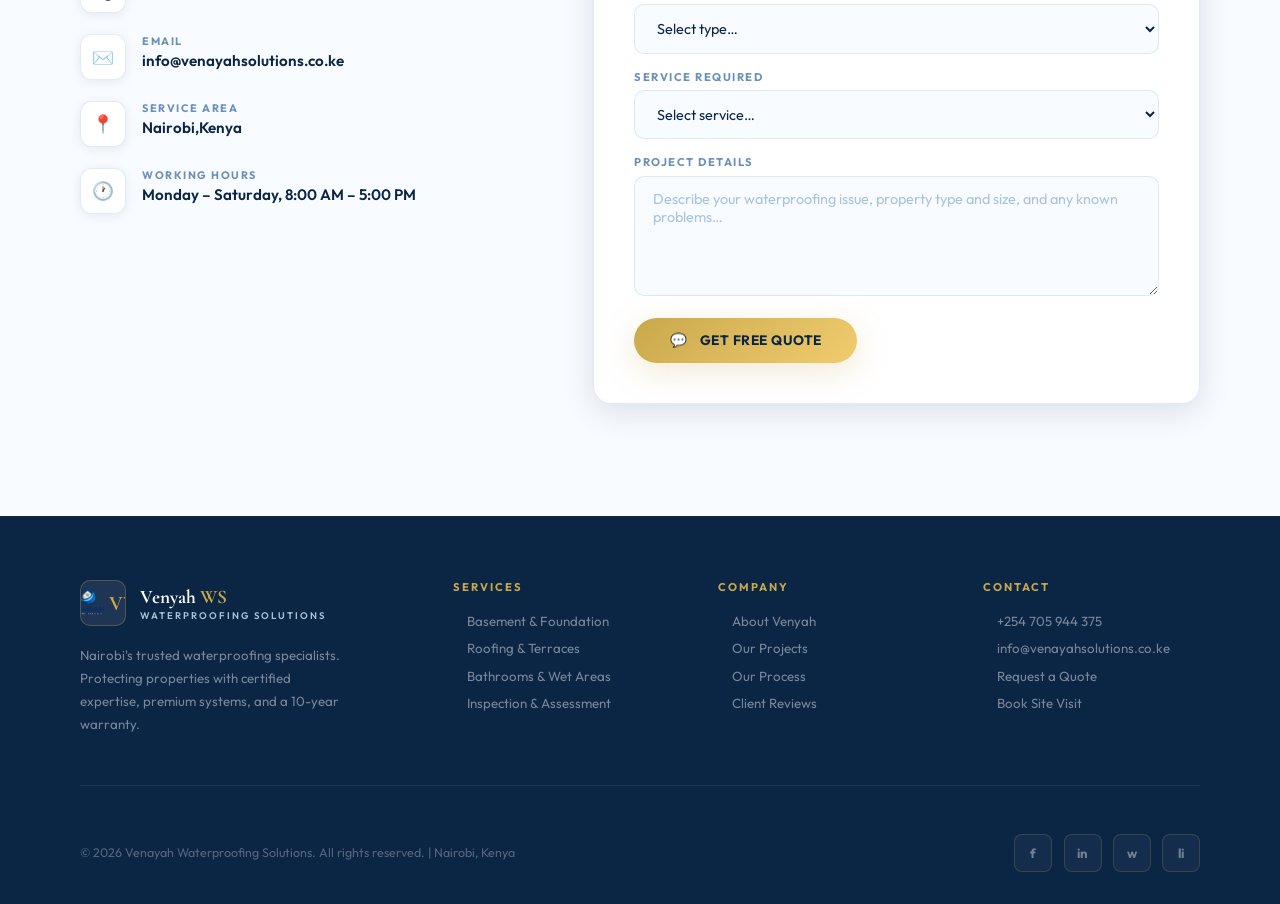
==== commit 47c7e09c: "email change" ====
--- a/index.html
+++ b/index.html
@@ -620,14 +620,14 @@
           <div class="c-ico">✉️</div>
           <div>
             <div class="c-lbl">Email</div>
-            <div class="c-val"><a href="/cdn-cgi/l/email-protection" class="__cf_email__" data-cfemail="20494e464f6056454e594148574154455250524f4f46494e470e434f0e4b45">[email&#160;protected]</a></div>
+            <div class="c-val"><a href="/cdn-cgi/l/email-protection" class="__cf_email__" data-cfemail="20494e464f6056454e594148574154455250524f4f46494e470e434f0e4b45">info@venayahsolutions.co.ke</a></div>
           </div>
         </div>
         <div class="c-item">
           <div class="c-ico">📍</div>
           <div>
             <div class="c-lbl">Service Area</div>
-            <div class="c-val">Nairobi &amp; Greater Nairobi Region</div>
+            <div class="c-val">Nairobi,Kenya</div>
           </div>
         </div>
         <div class="c-item">
@@ -745,7 +745,7 @@
       <h4>Contact</h4>
       <ul>
         <li><a href="tel:+254705944375">+254 705 944 375</a></li>
-        <li><a href="/cdn-cgi/l/email-protection#f0999e969fb086959e899198879184958280829f9f96999e97de939fde9b95"><span class="__cf_email__" data-cfemail="3950575f56794f5c574058514e584d5c4b494b56565f50575e175a5617525c">[email&#160;protected]</span></a></li>
+        <li><a href="/cdn-cgi/l/email-protection#f0999e969fb086959e899198879184958280829f9f96999e97de939fde9b95"><span class="__cf_email__" data-cfemail="3950575f56794f5c574058514e584d5c4b494b56565f50575e175a5617525c">info@venayahsolutions.co.ke</span></a></li>
         <li><a href="#contact">Request a Quote</a></li>
         <li><a href="#contact">Book Site Visit</a></li>
       </ul>
